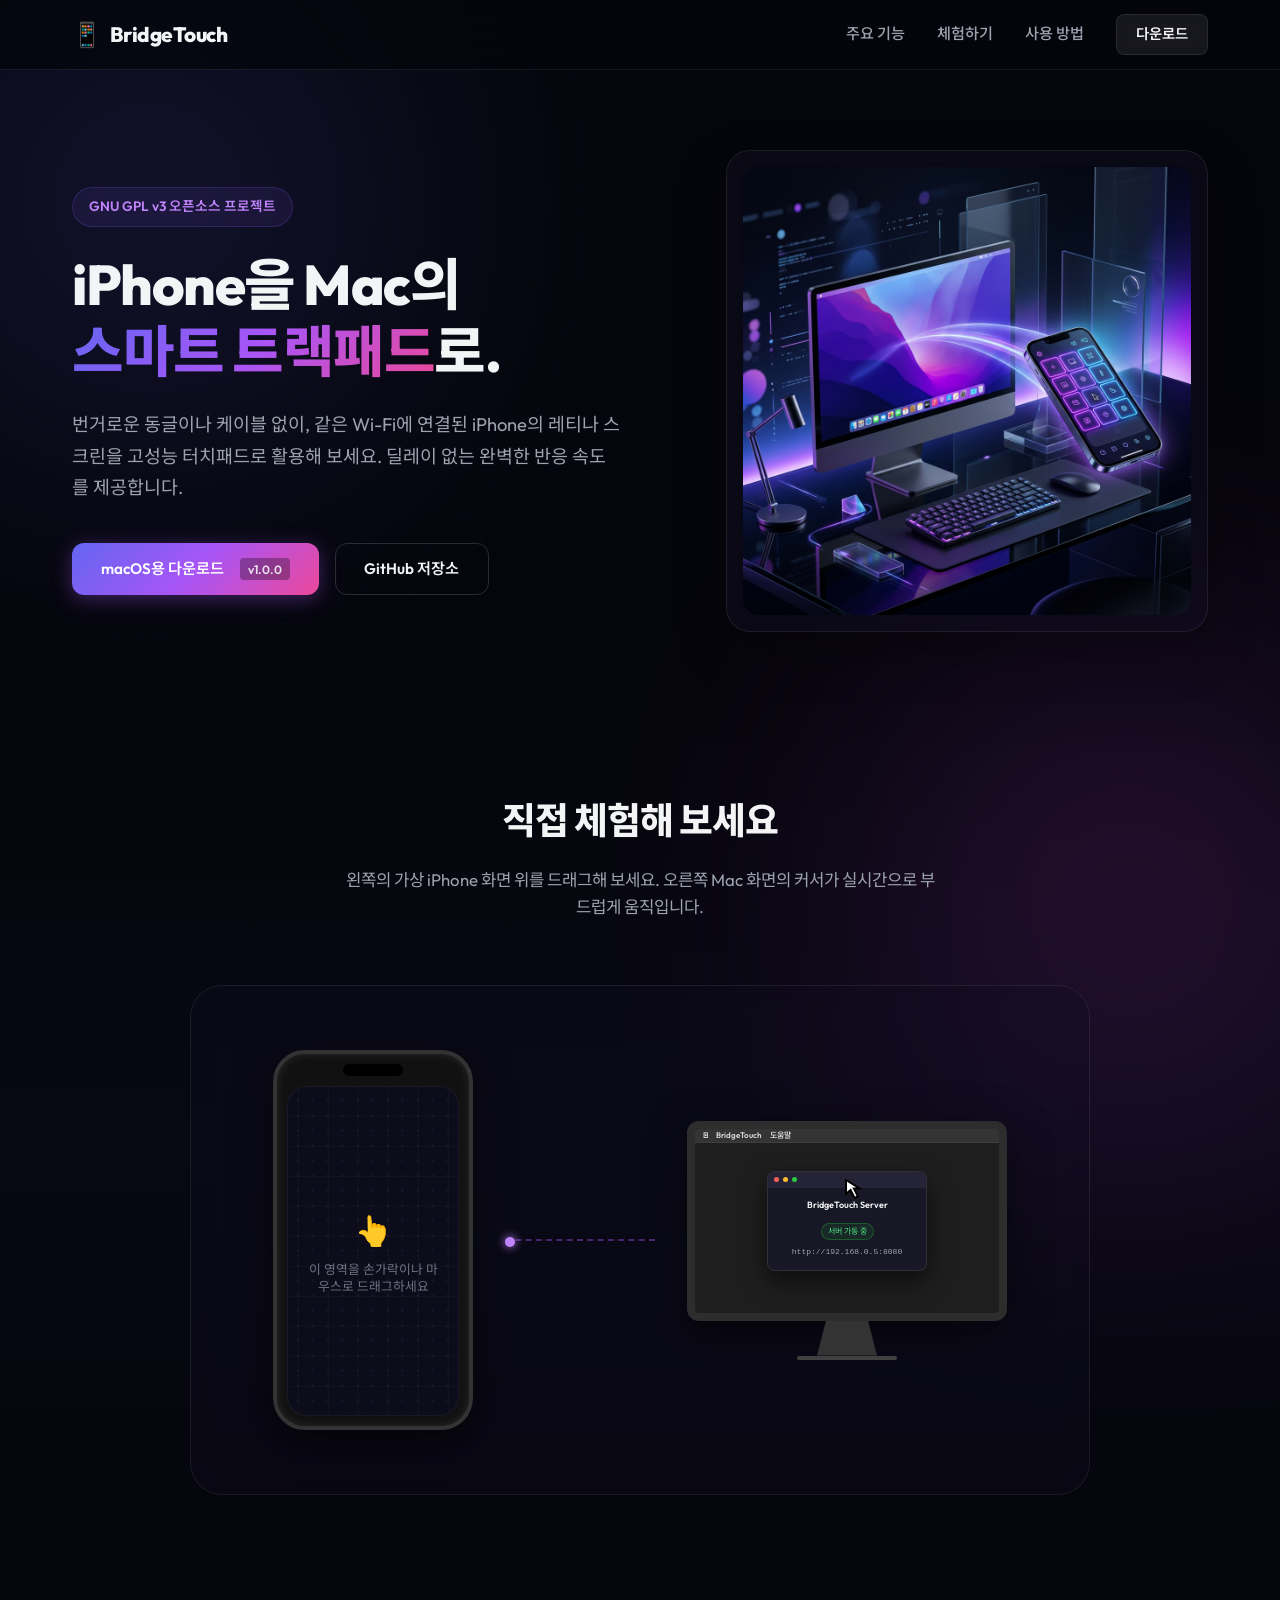
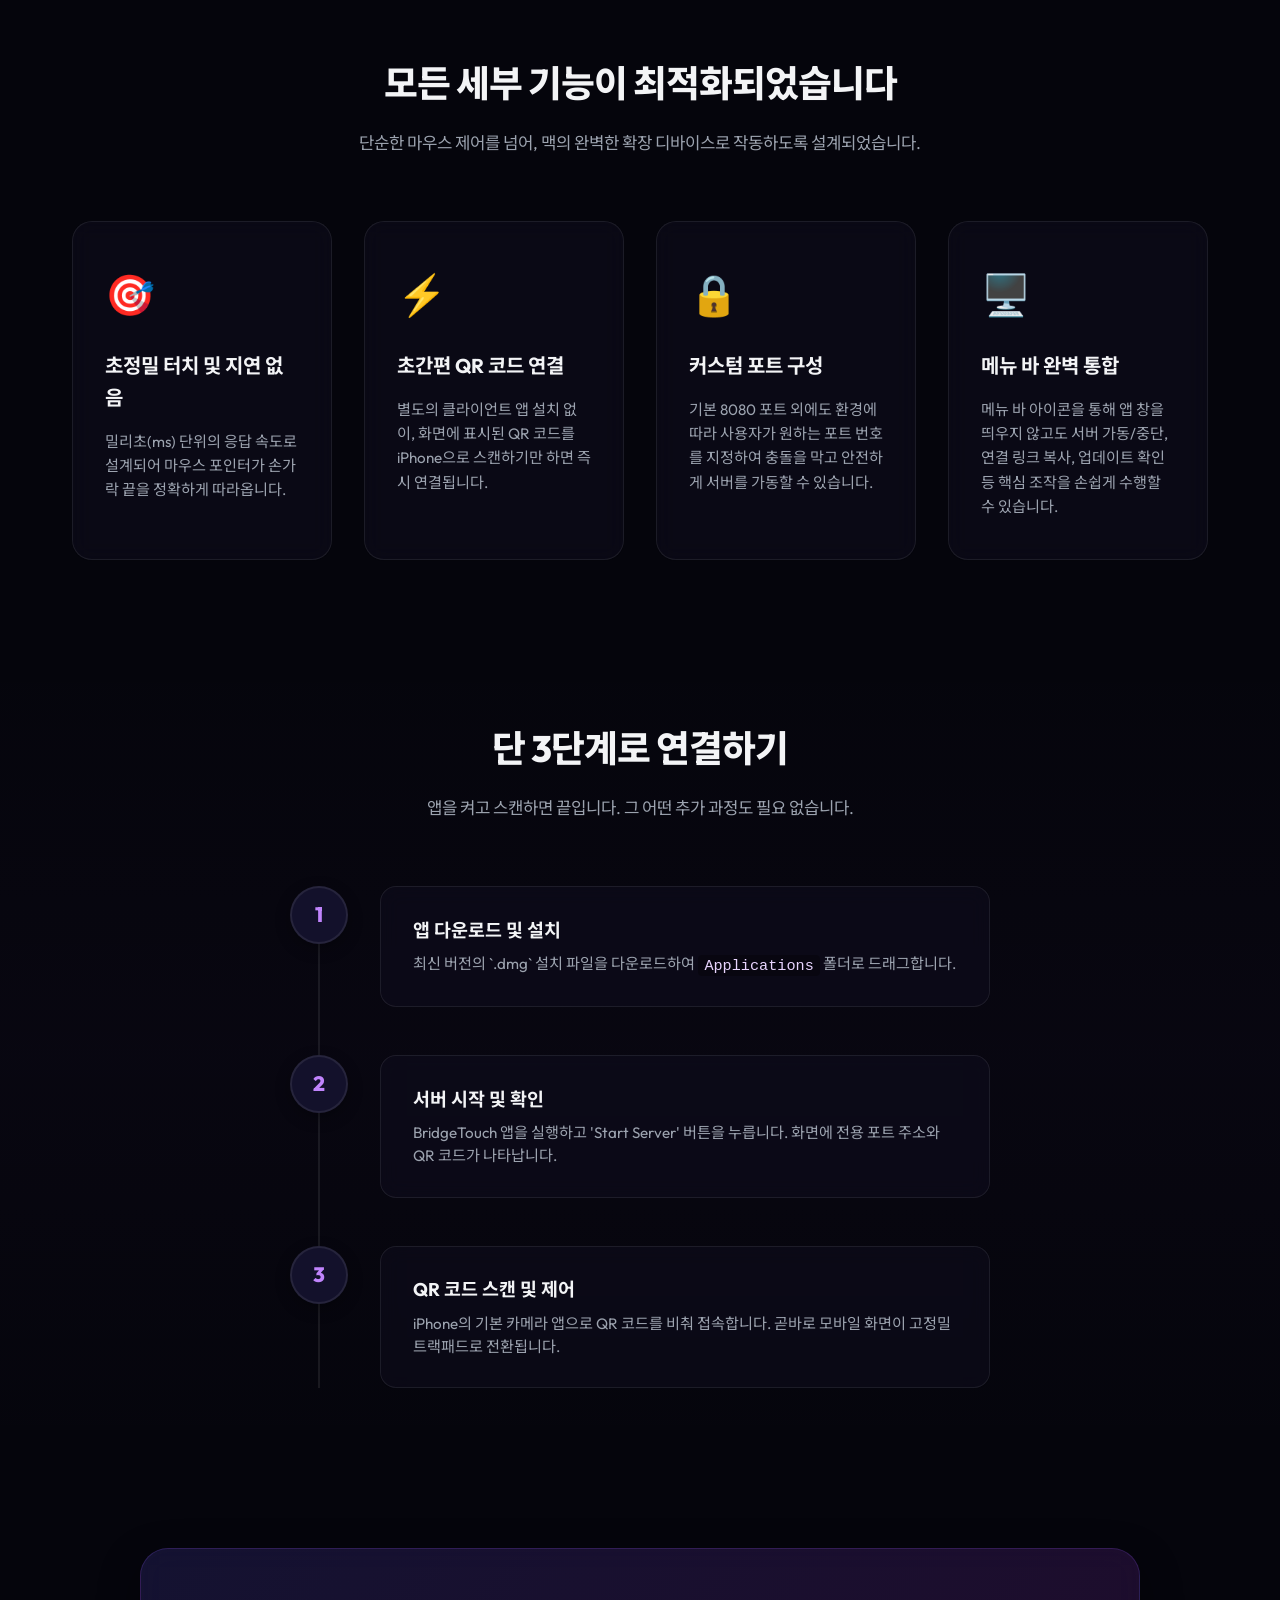
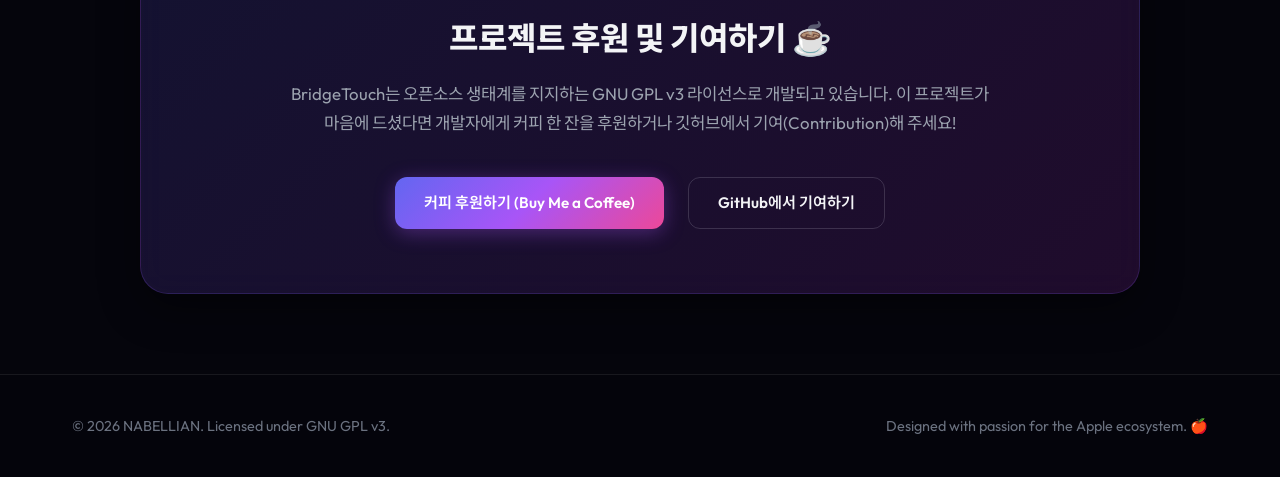
==== docs/index.html @ d57c5b89 "Create official homepage for GitHub Pages in docs directory" ====
<!DOCTYPE html>
<html lang="ko">
<head>
    <meta charset="UTF-8">
    <meta name="viewport" content="width=device-width, initial-scale=1.0">
    <title>BridgeTouch - iPhone을 Mac의 스마트 트랙패드로</title>
    
    <!-- SEO Meta Tags -->
    <meta name="description" content="BridgeTouch는 iPhone의 레티나 스크린을 고정밀 멀티 터치 트랙패드로 변환하여 Mac을 제어할 수 있게 해주는 혁신적인 macOS 네이티브 유틸리티 앱입니다.">
    <meta name="keywords" content="BridgeTouch, Mac, iPhone, 트랙패드, 마우스, 무선 연결, macOS, 유틸리티, 오픈소스, 원격 제어">
    <meta name="author" content="NABELLIAN">
    
    <!-- Open Graph / Facebook -->
    <meta property="og:type" content="website">
    <meta property="og:url" content="https://mouse0452.github.io/BridgeTouch/">
    <meta property="og:title" content="BridgeTouch - iPhone을 Mac의 스마트 트랙패드로">
    <meta property="og:description" content="복잡한 설정 없이 iPhone을 Mac의 고정밀 트랙패드로 사용하세요. 지연 시간 없는 부드러운 움직임을 제공합니다.">
    <meta property="og:image" content="assets/hero.png">

    <!-- Twitter -->
    <meta property="twitter:card" content="summary_large_image">
    <meta property="twitter:url" content="https://mouse0452.github.io/BridgeTouch/">
    <meta property="twitter:title" content="BridgeTouch - iPhone을 Mac의 스마트 트랙패드로">
    <meta property="twitter:description" content="복잡한 설정 없이 iPhone을 Mac의 고정밀 트랙패드로 사용하세요. 지연 시간 없는 부드러운 움직임을 제공합니다.">
    <meta property="twitter:image" content="assets/hero.png">

    <!-- Google Fonts -->
    <link rel="preconnect" href="https://fonts.googleapis.com">
    <link rel="preconnect" href="https://fonts.gstatic.com" crossorigin>
    <link href="https://fonts.googleapis.com/css2?family=Outfit:wght@300;400;600;800&family=Noto+Sans+KR:wght@300;400;700&display=swap" rel="stylesheet">
    
    <!-- CSS Link -->
    <link rel="stylesheet" href="style.css">
</head>
<body>
    <!-- Background Glows -->
    <div class="background-glow bg-glow-1"></div>
    <div class="background-glow bg-glow-2"></div>

    <!-- Navigation Header -->
    <header class="main-header" id="header">
        <div class="container header-container">
            <a href="#" class="logo" id="logo-link">
                <span class="logo-icon">📱</span>
                <span class="logo-text">BridgeTouch</span>
            </a>
            <nav class="nav-menu" id="nav-menu">
                <a href="#features" class="nav-link">주요 기능</a>
                <a href="#demo" class="nav-link">체험하기</a>
                <a href="#setup" class="nav-link">사용 방법</a>
                <a href="#download" class="btn btn-secondary nav-btn" id="nav-download-link">다운로드</a>
            </nav>
        </div>
    </header>

    <!-- Hero Section -->
    <section class="hero-section" id="hero">
        <div class="container hero-container">
            <div class="hero-content">
                <div class="badge" id="oss-badge">GNU GPL v3 오픈소스 프로젝트</div>
                <h1 class="hero-title">
                    iPhone을 Mac의<br>
                    <span class="gradient-text">스마트 트랙패드</span>로.
                </h1>
                <p class="hero-subtitle">
                    번거로운 동글이나 케이블 없이, 같은 Wi-Fi에 연결된 iPhone의 레티나 스크린을 고성능 터치패드로 활용해 보세요. 딜레이 없는 완벽한 반응 속도를 제공합니다.
                </p>
                <div class="hero-actions">
                    <a href="https://github.com/mouse0452/BridgeTouch/releases/latest" class="btn btn-primary" id="hero-download-btn">
                        <span>macOS용 다운로드</span>
                        <span class="version-tag" id="latest-version">v1.0.0</span>
                    </a>
                    <a href="https://github.com/mouse0452/BridgeTouch" class="btn btn-outline" id="hero-github-btn" target="_blank" rel="noopener">
                        <span>GitHub 저장소</span>
                    </a>
                </div>
            </div>
            <div class="hero-image-container">
                <div class="hero-glass-card">
                    <img src="assets/hero.png" alt="BridgeTouch Mac & iPhone Interaction Concept" class="hero-image" id="hero-img">
                </div>
            </div>
        </div>
    </section>

    <!-- Interactive Simulator Section -->
    <section class="demo-section" id="demo">
        <div class="container">
            <div class="section-header">
                <h2 class="section-title">직접 체험해 보세요</h2>
                <p class="section-subtitle">
                    왼쪽의 가상 iPhone 화면 위를 드래그해 보세요. 오른쪽 Mac 화면의 커서가 실시간으로 부드럽게 움직입니다.
                </p>
            </div>
            <div class="simulator-wrapper">
                <!-- iPhone Simulator (Trackpad Area) -->
                <div class="sim-phone-container">
                    <div class="phone-frame">
                        <div class="phone-speaker"></div>
                        <div class="phone-screen" id="sim-trackpad">
                            <div class="trackpad-instruction">
                                <span class="hand-icon">👆</span>
                                <p>이 영역을 손가락이나 마우스로 드래그하세요</p>
                            </div>
                            <div class="touch-point" id="sim-touch-point"></div>
                        </div>
                    </div>
                </div>
                
                <!-- Connection Beam -->
                <div class="sim-connection">
                    <div class="connection-line"></div>
                </div>

                <!-- Mac Simulator (Cursor Screen) -->
                <div class="sim-mac-container">
                    <div class="mac-frame">
                        <div class="mac-screen" id="sim-mac-screen">
                            <div class="mac-menu-bar">
                                <span class="mac-menu-item"></span>
                                <span class="mac-menu-item">BridgeTouch</span>
                                <span class="mac-menu-item">도움말</span>
                            </div>
                            <div class="mac-app-window">
                                <div class="window-title-bar">
                                    <span class="dot dot-red"></span>
                                    <span class="dot dot-yellow"></span>
                                    <span class="dot dot-green"></span>
                                </div>
                                <div class="window-content">
                                    <h3>BridgeTouch Server</h3>
                                    <div class="status-indicator ready">서버 가동 중</div>
                                    <p class="ip-address">http://192.168.0.5:8080</p>
                                </div>
                            </div>
                            <!-- Cursor -->
                            <div class="mac-cursor" id="sim-cursor">
                                <svg width="20" height="20" viewBox="0 0 20 20" fill="none" xmlns="http://www.w3.org/2000/svg">
                                    <path d="M1 1V14.6738L5.59078 10.9859L9.56942 19L12.7845 17.3925L8.85764 9.42958L14.6068 9.42958L1 1Z" fill="white" stroke="black" stroke-width="2"/>
                                </svg>
                            </div>
                        </div>
                        <div class="mac-stand"></div>
                        <div class="mac-base"></div>
                    </div>
                </div>
            </div>
        </div>
    </section>

    <!-- Key Features Section -->
    <section class="features-section" id="features">
        <div class="container">
            <div class="section-header">
                <h2 class="section-title">모든 세부 기능이 최적화되었습니다</h2>
                <p class="section-subtitle">단순한 마우스 제어를 넘어, 맥의 완벽한 확장 디바이스로 작동하도록 설계되었습니다.</p>
            </div>
            
            <div class="features-grid">
                <!-- Feature 1 -->
                <div class="feature-card" id="feat-precision">
                    <div class="feature-icon">🎯</div>
                    <h3>초정밀 터치 및 지연 없음</h3>
                    <p>밀리초(ms) 단위의 응답 속도로 설계되어 마우스 포인터가 손가락 끝을 정확하게 따라옵니다.</p>
                </div>
                
                <!-- Feature 2 -->
                <div class="feature-card" id="feat-connect">
                    <div class="feature-icon">⚡</div>
                    <h3>초간편 QR 코드 연결</h3>
                    <p>별도의 클라이언트 앱 설치 없이, 화면에 표시된 QR 코드를 iPhone으로 스캔하기만 하면 즉시 연결됩니다.</p>
                </div>
                
                <!-- Feature 3 -->
                <div class="feature-card" id="feat-port">
                    <div class="feature-icon">🔒</div>
                    <h3>커스텀 포트 구성</h3>
                    <p>기본 8080 포트 외에도 환경에 따라 사용자가 원하는 포트 번호를 지정하여 충돌을 막고 안전하게 서버를 가동할 수 있습니다.</p>
                </div>
                
                <!-- Feature 4 -->
                <div class="feature-card" id="feat-menubar">
                    <div class="feature-icon">🖥️</div>
                    <h3>메뉴 바 완벽 통합</h3>
                    <p>메뉴 바 아이콘을 통해 앱 창을 띄우지 않고도 서버 가동/중단, 연결 링크 복사, 업데이트 확인 등 핵심 조작을 손쉽게 수행할 수 있습니다.</p>
                </div>
            </div>
        </div>
    </section>

    <!-- Setup Guide Section -->
    <section class="setup-section" id="setup">
        <div class="container">
            <div class="section-header">
                <h2 class="section-title">단 3단계로 연결하기</h2>
                <p class="section-subtitle">앱을 켜고 스캔하면 끝입니다. 그 어떤 추가 과정도 필요 없습니다.</p>
            </div>
            
            <div class="setup-timeline">
                <!-- Step 1 -->
                <div class="setup-step" id="step-1">
                    <div class="step-num">1</div>
                    <div class="step-info">
                        <h3>앱 다운로드 및 설치</h3>
                        <p>최신 버전의 `.dmg` 설치 파일을 다운로드하여 <code>Applications</code> 폴더로 드래그합니다.</p>
                    </div>
                </div>
                
                <!-- Step 2 -->
                <div class="setup-step" id="step-2">
                    <div class="step-num">2</div>
                    <div class="step-info">
                        <h3>서버 시작 및 확인</h3>
                        <p>BridgeTouch 앱을 실행하고 'Start Server' 버튼을 누릅니다. 화면에 전용 포트 주소와 QR 코드가 나타납니다.</p>
                    </div>
                </div>
                
                <!-- Step 3 -->
                <div class="setup-step" id="step-3">
                    <div class="step-num">3</div>
                    <div class="step-info">
                        <h3>QR 코드 스캔 및 제어</h3>
                        <p>iPhone의 기본 카메라 앱으로 QR 코드를 비춰 접속합니다. 곧바로 모바일 화면이 고정밀 트랙패드로 전환됩니다.</p>
                    </div>
                </div>
            </div>
        </div>
    </section>

    <!-- Sponsor/Support Section -->
    <section class="sponsor-section" id="sponsor">
        <div class="container">
            <div class="sponsor-card">
                <h2>프로젝트 후원 및 기여하기 ☕</h2>
                <p>BridgeTouch는 오픈소스 생태계를 지지하는 GNU GPL v3 라이선스로 개발되고 있습니다. 이 프로젝트가 마음에 드셨다면 개발자에게 커피 한 잔을 후원하거나 깃허브에서 기여(Contribution)해 주세요!</p>
                <div class="sponsor-actions">
                    <a href="https://www.buymeacoffee.com/nabellian" class="btn btn-primary" id="bmc-btn" target="_blank" rel="noopener">
                        <span>커피 후원하기 (Buy Me a Coffee)</span>
                    </a>
                    <a href="https://github.com/mouse0452/BridgeTouch" class="btn btn-outline" id="repo-btn" target="_blank" rel="noopener">
                        <span>GitHub에서 기여하기</span>
                    </a>
                </div>
            </div>
        </div>
    </section>

    <!-- Footer -->
    <footer class="main-footer" id="footer">
        <div class="container footer-container">
            <p class="copyright">© 2026 NABELLIAN. Licensed under GNU GPL v3.</p>
            <p class="tagline">Designed with passion for the Apple ecosystem. 🍎</p>
        </div>
    </footer>

    <!-- JS Link -->
    <script src="script.js"></script>
</body>
</html>
---- docs/style.css ----
/* ==========================================
   BridgeTouch - Premium CSS stylesheet
   ========================================== */

/* Design System & Variables */
:root {
    --bg-color: #05050C;
    --card-bg: rgba(18, 16, 36, 0.4);
    --card-bg-hover: rgba(26, 23, 54, 0.6);
    --border-color: rgba(255, 255, 255, 0.08);
    --border-hover: rgba(139, 92, 246, 0.3);
    
    --text-primary: #F3F4F6;
    --text-secondary: #9CA3AF;
    --text-muted: #6B7280;
    
    --primary-grad: linear-gradient(135deg, #6366F1 0%, #A855F7 50%, #EC4899 100%);
    --primary-glow: rgba(168, 85, 247, 0.35);
    --secondary-grad: linear-gradient(135deg, #1E1B4B 0%, #311042 100%);
    --accent-glow: rgba(99, 102, 241, 0.2);
    
    --transition: all 0.3s cubic-bezier(0.4, 0, 0.2, 1);
    --font-sans: 'Outfit', 'Noto Sans KR', -apple-system, BlinkMacSystemFont, "Segoe UI", Roboto, sans-serif;
}

/* Base resets */
* {
    margin: 0;
    padding: 0;
    box-sizing: border-box;
}

html {
    scroll-behavior: smooth;
    background-color: var(--bg-color);
    color: var(--text-primary);
    font-family: var(--font-sans);
    font-size: 16px;
    -webkit-font-smoothing: antialiased;
}

body {
    overflow-x: hidden;
    position: relative;
    line-height: 1.6;
}

a {
    color: inherit;
    text-decoration: none;
}

/* Background Glowing Blobs */
.background-glow {
    position: absolute;
    width: 600px;
    height: 600px;
    border-radius: 50%;
    filter: blur(140px);
    z-index: -1;
    pointer-events: none;
    opacity: 0.35;
}

.bg-glow-1 {
    top: -100px;
    left: -150px;
    background: radial-gradient(circle, #6366F1 0%, transparent 70%);
}

.bg-glow-2 {
    top: 600px;
    right: -150px;
    background: radial-gradient(circle, #D946EF 0%, transparent 70%);
}

/* Grid & Utilities */
.container {
    width: 100%;
    max-width: 1200px;
    margin: 0 auto;
    padding: 0 2rem;
}

.badge {
    display: inline-block;
    padding: 0.5rem 1rem;
    border-radius: 9999px;
    font-size: 0.85rem;
    font-weight: 600;
    background: rgba(139, 92, 246, 0.1);
    border: 1px solid rgba(139, 92, 246, 0.2);
    color: #C084FC;
    margin-bottom: 1.5rem;
    backdrop-filter: blur(5px);
}

.gradient-text {
    background: var(--primary-grad);
    -webkit-background-clip: text;
    -webkit-text-fill-color: transparent;
    background-clip: text;
}

/* Buttons */
.btn {
    display: inline-flex;
    align-items: center;
    justify-content: center;
    padding: 0.8rem 1.8rem;
    border-radius: 12px;
    font-size: 0.95rem;
    font-weight: 600;
    cursor: pointer;
    transition: var(--transition);
    border: none;
    gap: 0.5rem;
}

.btn-primary {
    background: var(--primary-grad);
    color: #FFFFFF;
    box-shadow: 0 4px 20px var(--primary-glow);
}

.btn-primary:hover {
    transform: translateY(-2px);
    box-shadow: 0 8px 30px var(--primary-glow);
    filter: brightness(1.1);
}

.btn-secondary {
    background: rgba(255, 255, 255, 0.08);
    border: 1px solid var(--border-color);
    color: var(--text-primary);
    backdrop-filter: blur(10px);
}

.btn-secondary:hover {
    background: rgba(255, 255, 255, 0.15);
    border-color: rgba(255, 255, 255, 0.2);
}

.btn-outline {
    background: transparent;
    border: 1px solid rgba(255, 255, 255, 0.15);
    color: var(--text-primary);
}

.btn-outline:hover {
    background: rgba(255, 255, 255, 0.05);
    border-color: rgba(255, 255, 255, 0.3);
    transform: translateY(-2px);
}

.version-tag {
    font-size: 0.75rem;
    background: rgba(0, 0, 0, 0.3);
    padding: 0.1rem 0.5rem;
    border-radius: 4px;
    color: rgba(255, 255, 255, 0.85);
    margin-left: 0.5rem;
}

/* Header & Nav */
.main-header {
    position: fixed;
    top: 0;
    left: 0;
    width: 100%;
    z-index: 100;
    background: rgba(5, 5, 12, 0.7);
    backdrop-filter: blur(20px);
    border-bottom: 1px solid var(--border-color);
    height: 70px;
    display: flex;
    align-items: center;
}

.header-container {
    display: flex;
    justify-content: space-between;
    align-items: center;
    width: 100%;
}

.logo {
    display: flex;
    align-items: center;
    gap: 0.5rem;
    font-weight: 800;
    font-size: 1.3rem;
    letter-spacing: -0.5px;
}

.logo-icon {
    font-size: 1.5rem;
}

.nav-menu {
    display: flex;
    align-items: center;
    gap: 2rem;
}

.nav-link {
    font-size: 0.95rem;
    color: var(--text-secondary);
    font-weight: 500;
    transition: var(--transition);
}

.nav-link:hover {
    color: var(--text-primary);
}

.nav-btn {
    padding: 0.5rem 1.2rem;
    border-radius: 8px;
    font-size: 0.9rem;
}

/* Hero Section */
.hero-section {
    padding-top: 150px;
    padding-bottom: 80px;
}

.hero-container {
    display: grid;
    grid-template-columns: 1.1fr 0.9fr;
    gap: 4rem;
    align-items: center;
}

.hero-content {
    display: flex;
    flex-direction: column;
    align-items: flex-start;
}

.hero-title {
    font-size: 3.5rem;
    font-weight: 800;
    line-height: 1.2;
    letter-spacing: -1.5px;
    margin-bottom: 1.5rem;
}

.hero-subtitle {
    font-size: 1.15rem;
    color: var(--text-secondary);
    margin-bottom: 2.5rem;
    line-height: 1.7;
    max-width: 550px;
}

.hero-actions {
    display: flex;
    gap: 1rem;
    flex-wrap: wrap;
}

.hero-image-container {
    display: flex;
    justify-content: center;
    position: relative;
}

.hero-glass-card {
    background: var(--card-bg);
    border: 1px solid var(--border-color);
    border-radius: 24px;
    padding: 1rem;
    backdrop-filter: blur(15px);
    box-shadow: 0 20px 50px rgba(0, 0, 0, 0.3);
    animation: float 6s ease-in-out infinite;
    max-width: 100%;
}

.hero-image {
    max-width: 100%;
    border-radius: 16px;
    display: block;
}

@keyframes float {
    0%, 100% { transform: translateY(0); }
    50% { transform: translateY(-15px); }
}

/* Section Common Header */
.section-header {
    text-align: center;
    margin-bottom: 4rem;
}

.section-title {
    font-size: 2.3rem;
    font-weight: 800;
    letter-spacing: -1px;
    margin-bottom: 1rem;
}

.section-subtitle {
    font-size: 1.05rem;
    color: var(--text-secondary);
    max-width: 600px;
    margin: 0 auto;
}

/* Interactive Simulator Section */
.demo-section {
    padding: 80px 0;
    background: linear-gradient(180deg, transparent, rgba(99, 102, 241, 0.03), transparent);
}

.simulator-wrapper {
    display: flex;
    justify-content: center;
    align-items: center;
    gap: 2rem;
    background: rgba(18, 16, 36, 0.3);
    border: 1px solid var(--border-color);
    border-radius: 32px;
    padding: 4rem 2rem;
    backdrop-filter: blur(10px);
    max-width: 900px;
    margin: 0 auto;
    position: relative;
    overflow: hidden;
}

/* iPhone Simulator */
.phone-frame {
    width: 200px;
    height: 380px;
    background: #111;
    border: 4px solid #333;
    border-radius: 32px;
    position: relative;
    padding: 10px;
    box-shadow: 0 10px 40px rgba(0, 0, 0, 0.5), inset 0 0 10px rgba(255, 255, 255, 0.1);
    transition: var(--transition);
}

.phone-frame:hover {
    box-shadow: 0 15px 50px rgba(139, 92, 246, 0.2);
    border-color: #444;
}

.phone-speaker {
    width: 60px;
    height: 12px;
    background: #000;
    border-radius: 9999px;
    margin: 0 auto 10px;
}

.phone-screen {
    width: 100%;
    height: calc(100% - 22px);
    background: #0D0C1A;
    border-radius: 20px;
    position: relative;
    border: 1px solid rgba(255, 255, 255, 0.05);
    overflow: hidden;
    cursor: crosshair;
    user-select: none;
}

/* Trackpad Grid */
.phone-screen::before {
    content: '';
    position: absolute;
    top: 0;
    left: 0;
    right: 0;
    bottom: 0;
    background-image: 
        radial-gradient(circle, rgba(139, 92, 246, 0.15) 1px, transparent 1px),
        linear-gradient(rgba(255, 255, 255, 0.02) 1px, transparent 1px),
        linear-gradient(90deg, rgba(255, 255, 255, 0.02) 1px, transparent 1px);
    background-size: 15px 15px, 30px 30px, 30px 30px;
    background-position: center;
}

.trackpad-instruction {
    position: absolute;
    top: 50%;
    left: 50%;
    transform: translate(-50%, -50%);
    text-align: center;
    width: 80%;
    pointer-events: none;
    z-index: 1;
    transition: opacity 0.5s ease;
}

.hand-icon {
    font-size: 1.8rem;
    display: inline-block;
    animation: pulse 2s infinite;
}

@keyframes pulse {
    0%, 100% { transform: scale(1); }
    50% { transform: scale(1.15); }
}

.trackpad-instruction p {
    font-size: 0.8rem;
    color: var(--text-muted);
    margin-top: 0.5rem;
    line-height: 1.3;
}

.touch-point {
    position: absolute;
    width: 20px;
    height: 20px;
    border-radius: 50%;
    background: radial-gradient(circle, #A855F7 0%, rgba(139, 92, 246, 0.2) 100%);
    border: 2px solid #D946EF;
    box-shadow: 0 0 15px #D946EF;
    transform: translate(-50%, -50%);
    pointer-events: none;
    opacity: 0;
    transition: opacity 0.2s ease;
}

/* Connection Beam */
.sim-connection {
    display: flex;
    align-items: center;
    justify-content: center;
    flex-grow: 1;
    max-width: 150px;
    height: 2px;
}

.connection-line {
    width: 100%;
    height: 2px;
    border-top: 2px dashed rgba(168, 85, 247, 0.4);
    position: relative;
}

.connection-line::after {
    content: '';
    position: absolute;
    top: -4px;
    left: 0;
    width: 10px;
    height: 10px;
    border-radius: 50%;
    background: #C084FC;
    box-shadow: 0 0 10px #C084FC;
    animation: flow 2s linear infinite;
}

@keyframes flow {
    0% { left: 0%; opacity: 0; }
    10% { opacity: 1; }
    90% { opacity: 1; }
    100% { left: 100%; opacity: 0; }
}

/* Mac Simulator */
.mac-frame {
    display: flex;
    flex-direction: column;
    align-items: center;
}

.mac-screen {
    width: 320px;
    height: 200px;
    background: #1e1e1e;
    border: 8px solid #2d2d2d;
    border-radius: 12px;
    box-shadow: 0 10px 40px rgba(0, 0, 0, 0.5);
    position: relative;
    overflow: hidden;
}

.mac-menu-bar {
    width: 100%;
    height: 14px;
    background: rgba(255, 255, 255, 0.1);
    backdrop-filter: blur(5px);
    display: flex;
    align-items: center;
    padding: 0 8px;
    gap: 8px;
    font-size: 8px;
    color: rgba(255, 255, 255, 0.8);
    border-bottom: 0.5px solid rgba(255, 255, 255, 0.05);
}

.mac-menu-item {
    font-weight: 600;
}

.mac-app-window {
    width: 160px;
    height: 100px;
    background: #181725;
    border: 1px solid rgba(255, 255, 255, 0.1);
    border-radius: 8px;
    position: absolute;
    top: 50%;
    left: 50%;
    transform: translate(-50%, -50%);
    box-shadow: 0 10px 25px rgba(0, 0, 0, 0.6);
    overflow: hidden;
}

.window-title-bar {
    height: 16px;
    background: #252436;
    display: flex;
    align-items: center;
    padding: 0 6px;
    gap: 4px;
}

.dot {
    width: 5px;
    height: 5px;
    border-radius: 50%;
}
.dot-red { background: #FF5F56; }
.dot-yellow { background: #FFBD2E; }
.dot-green { background: #27C93F; }

.window-content {
    padding: 10px;
    text-align: center;
}

.window-content h3 {
    font-size: 9px;
    font-weight: 600;
    margin-bottom: 4px;
}

.status-indicator {
    display: inline-block;
    font-size: 8px;
    padding: 1px 6px;
    border-radius: 999px;
    margin-bottom: 6px;
}

.status-indicator.ready {
    background: rgba(39, 201, 63, 0.1);
    border: 0.5px solid rgba(39, 201, 63, 0.3);
    color: #4ADE80;
}

.ip-address {
    font-size: 8px;
    color: var(--text-secondary);
    font-family: monospace;
}

.mac-cursor {
    position: absolute;
    top: 50px;
    left: 150px;
    z-index: 10;
    pointer-events: none;
}

.mac-stand {
    width: 60px;
    height: 35px;
    background: #333333;
    clip-path: polygon(15% 0%, 85% 0%, 100% 100%, 0% 100%);
}

.mac-base {
    width: 100px;
    height: 4px;
    background: #444444;
    border-radius: 2px;
}

/* Features Grid */
.features-section {
    padding: 80px 0;
}

.features-grid {
    display: grid;
    grid-template-columns: repeat(auto-fit, minmax(250px, 1fr));
    gap: 2rem;
}

.feature-card {
    background: var(--card-bg);
    border: 1px solid var(--border-color);
    border-radius: 20px;
    padding: 2.5rem 2rem;
    transition: var(--transition);
    backdrop-filter: blur(10px);
}

.feature-card:hover {
    transform: translateY(-8px);
    border-color: var(--border-hover);
    background: var(--card-bg-hover);
    box-shadow: 0 10px 30px var(--accent-glow);
}

.feature-icon {
    font-size: 2.5rem;
    margin-bottom: 1.5rem;
    display: inline-block;
}

.feature-card h3 {
    font-size: 1.25rem;
    font-weight: 700;
    margin-bottom: 1rem;
}

.feature-card p {
    font-size: 0.95rem;
    color: var(--text-secondary);
    line-height: 1.6;
}

/* Setup Guide Section */
.setup-section {
    padding: 80px 0;
    background: linear-gradient(180deg, transparent, rgba(168, 85, 247, 0.02), transparent);
}

.setup-timeline {
    display: flex;
    flex-direction: column;
    gap: 3rem;
    max-width: 700px;
    margin: 0 auto;
    position: relative;
}

.setup-timeline::before {
    content: '';
    position: absolute;
    top: 0;
    left: 28px;
    width: 2px;
    height: 100%;
    background: var(--border-color);
    z-index: 1;
}

.setup-step {
    display: flex;
    align-items: flex-start;
    gap: 2rem;
    position: relative;
    z-index: 2;
}

.step-num {
    width: 58px;
    height: 58px;
    border-radius: 50%;
    background: #13112b;
    border: 2px solid var(--border-color);
    display: flex;
    align-items: center;
    justify-content: center;
    font-size: 1.3rem;
    font-weight: 800;
    color: #C084FC;
    flex-shrink: 0;
    transition: var(--transition);
    box-shadow: 0 5px 15px rgba(0, 0, 0, 0.3);
}

.setup-step:hover .step-num {
    border-color: #A855F7;
    box-shadow: 0 0 15px var(--primary-glow);
    color: #FFFFFF;
}

.step-info {
    background: var(--card-bg);
    border: 1px solid var(--border-color);
    padding: 1.8rem 2rem;
    border-radius: 16px;
    flex-grow: 1;
    backdrop-filter: blur(10px);
}

.step-info h3 {
    font-size: 1.15rem;
    font-weight: 700;
    margin-bottom: 0.5rem;
}

.step-info p {
    font-size: 0.95rem;
    color: var(--text-secondary);
    line-height: 1.5;
}

.step-info code {
    background: rgba(0, 0, 0, 0.3);
    padding: 0.1rem 0.4rem;
    border-radius: 4px;
    font-family: monospace;
    color: #E9D5FF;
}

/* Sponsor/Support Section */
.sponsor-section {
    padding: 80px 0;
}

.sponsor-card {
    background: linear-gradient(135deg, rgba(30, 27, 75, 0.6) 0%, rgba(49, 16, 66, 0.6) 100%);
    border: 1px solid rgba(139, 92, 246, 0.2);
    border-radius: 28px;
    padding: 4rem 3rem;
    text-align: center;
    backdrop-filter: blur(15px);
    box-shadow: 0 15px 40px rgba(0, 0, 0, 0.4);
    max-width: 1000px;
    margin: 0 auto;
}

.sponsor-card h2 {
    font-size: 2rem;
    font-weight: 800;
    margin-bottom: 1rem;
}

.sponsor-card p {
    font-size: 1.05rem;
    color: var(--text-secondary);
    max-width: 700px;
    margin: 0 auto 2.5rem;
    line-height: 1.7;
}

.sponsor-actions {
    display: flex;
    justify-content: center;
    gap: 1.5rem;
    flex-wrap: wrap;
}

/* Footer */
.main-footer {
    border-top: 1px solid var(--border-color);
    padding: 2.5rem 0;
    background: rgba(5, 5, 12, 0.9);
}

.footer-container {
    display: flex;
    justify-content: space-between;
    align-items: center;
    flex-wrap: wrap;
    gap: 1rem;
}

.copyright {
    font-size: 0.9rem;
    color: var(--text-muted);
}

.tagline {
    font-size: 0.9rem;
    color: var(--text-muted);
}

/* Responsive Queries */
@media (max-width: 992px) {
    .hero-container {
        grid-template-columns: 1fr;
        gap: 3rem;
        text-align: center;
    }
    
    .hero-content {
        align-items: center;
    }
    
    .hero-title {
        font-size: 3rem;
    }
    
    .hero-actions {
        justify-content: center;
    }
    
    .simulator-wrapper {
        flex-direction: column;
        padding: 3rem 1.5rem;
    }
    
    .sim-connection {
        height: 80px;
        width: 2px;
        max-width: 2px;
    }
    
    .connection-line {
        width: 2px;
        height: 100%;
        border-top: none;
        border-left: 2px dashed rgba(168, 85, 247, 0.4);
    }
    
    .connection-line::after {
        top: 0;
        left: -4px;
        animation: flowVertical 2s linear infinite;
    }
}

@keyframes flowVertical {
    0% { top: 0%; opacity: 0; }
    10% { opacity: 1; }
    90% { opacity: 1; }
    100% { top: 100%; opacity: 0; }
}

@media (max-width: 768px) {
    html {
        font-size: 15px;
    }
    
    .container {
        padding: 0 1.5rem;
    }
    
    .main-header {
        height: 60px;
    }
    
    .hero-section {
        padding-top: 110px;
    }
    
    .hero-title {
        font-size: 2.5rem;
    }
    
    .nav-menu {
        display: none; /* simple menu toggle omitted for clean single page */
    }
    
    .footer-container {
        flex-direction: column;
        text-align: center;
    }
    
    .setup-timeline::before {
        left: 20px;
    }
    
    .step-num {
        width: 42px;
        height: 42px;
        font-size: 1.1rem;
    }
    
    .step-info {
        padding: 1.2rem;
    }
}
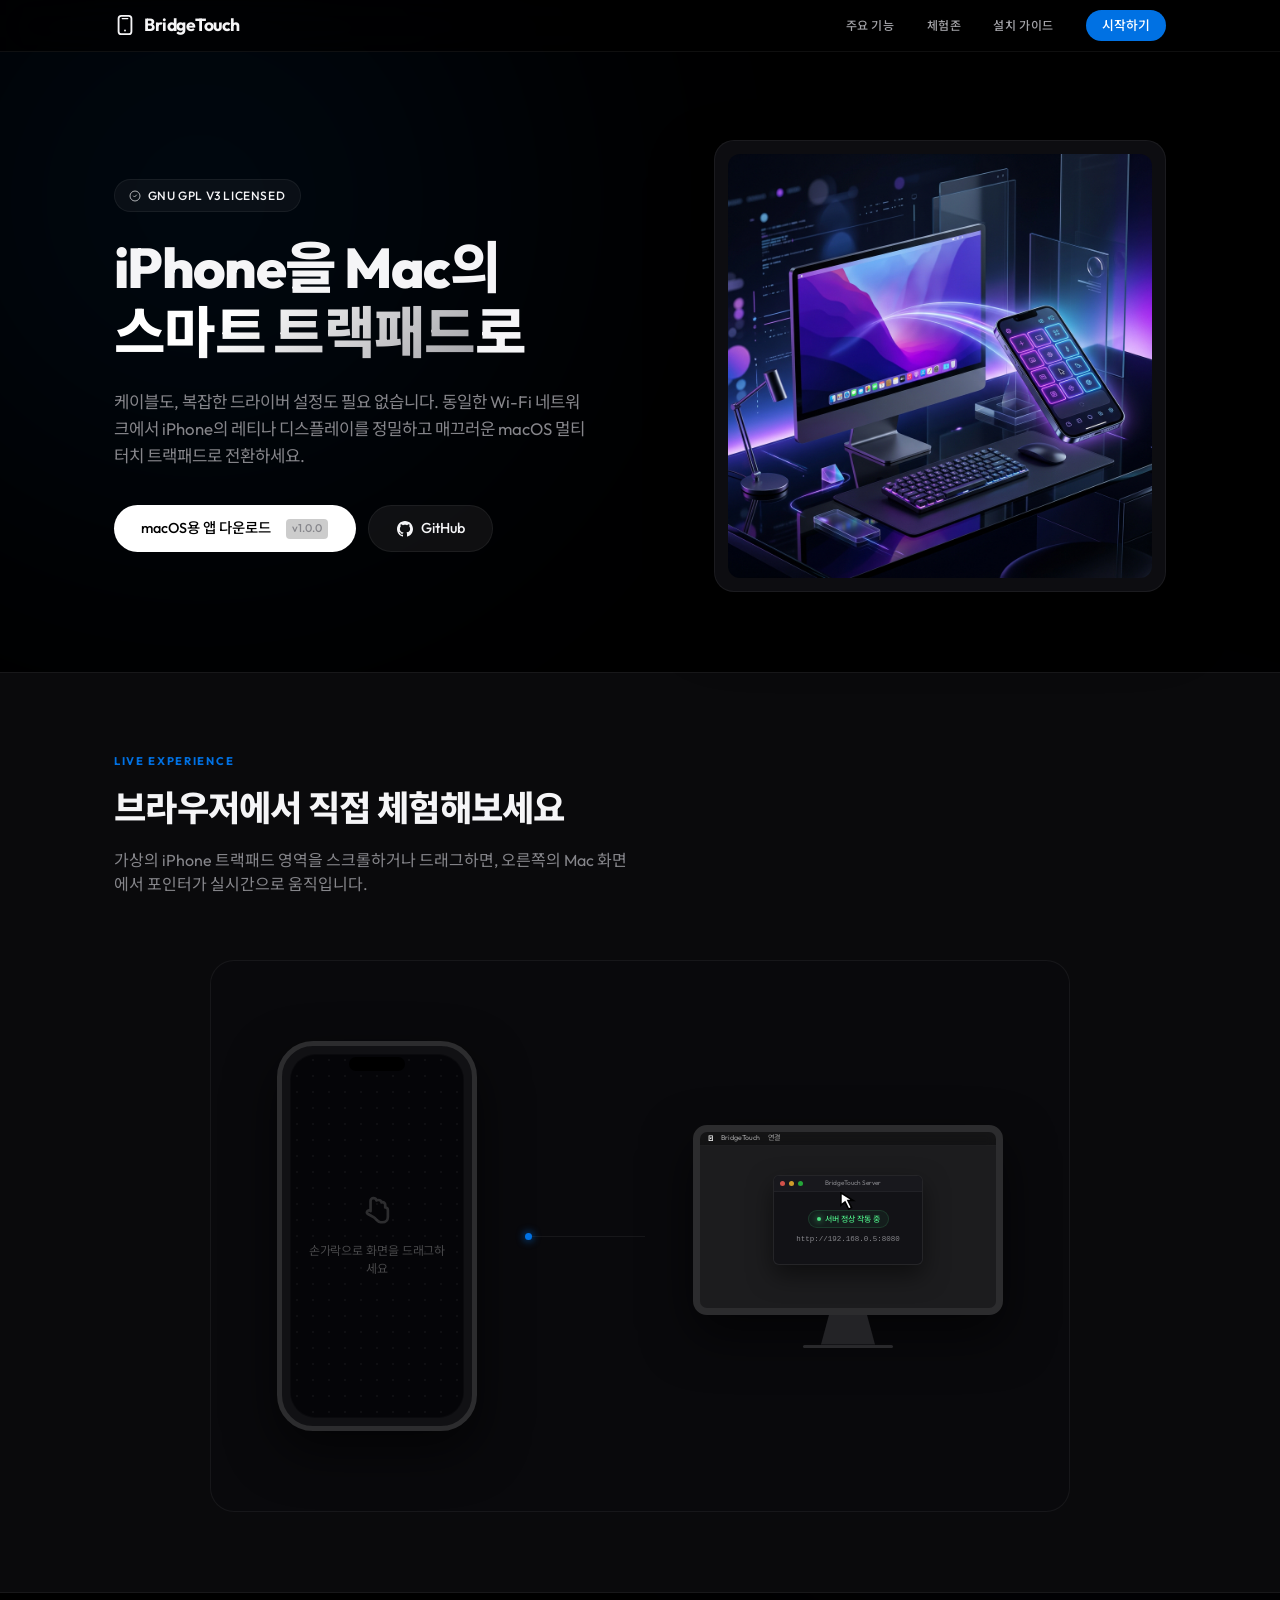
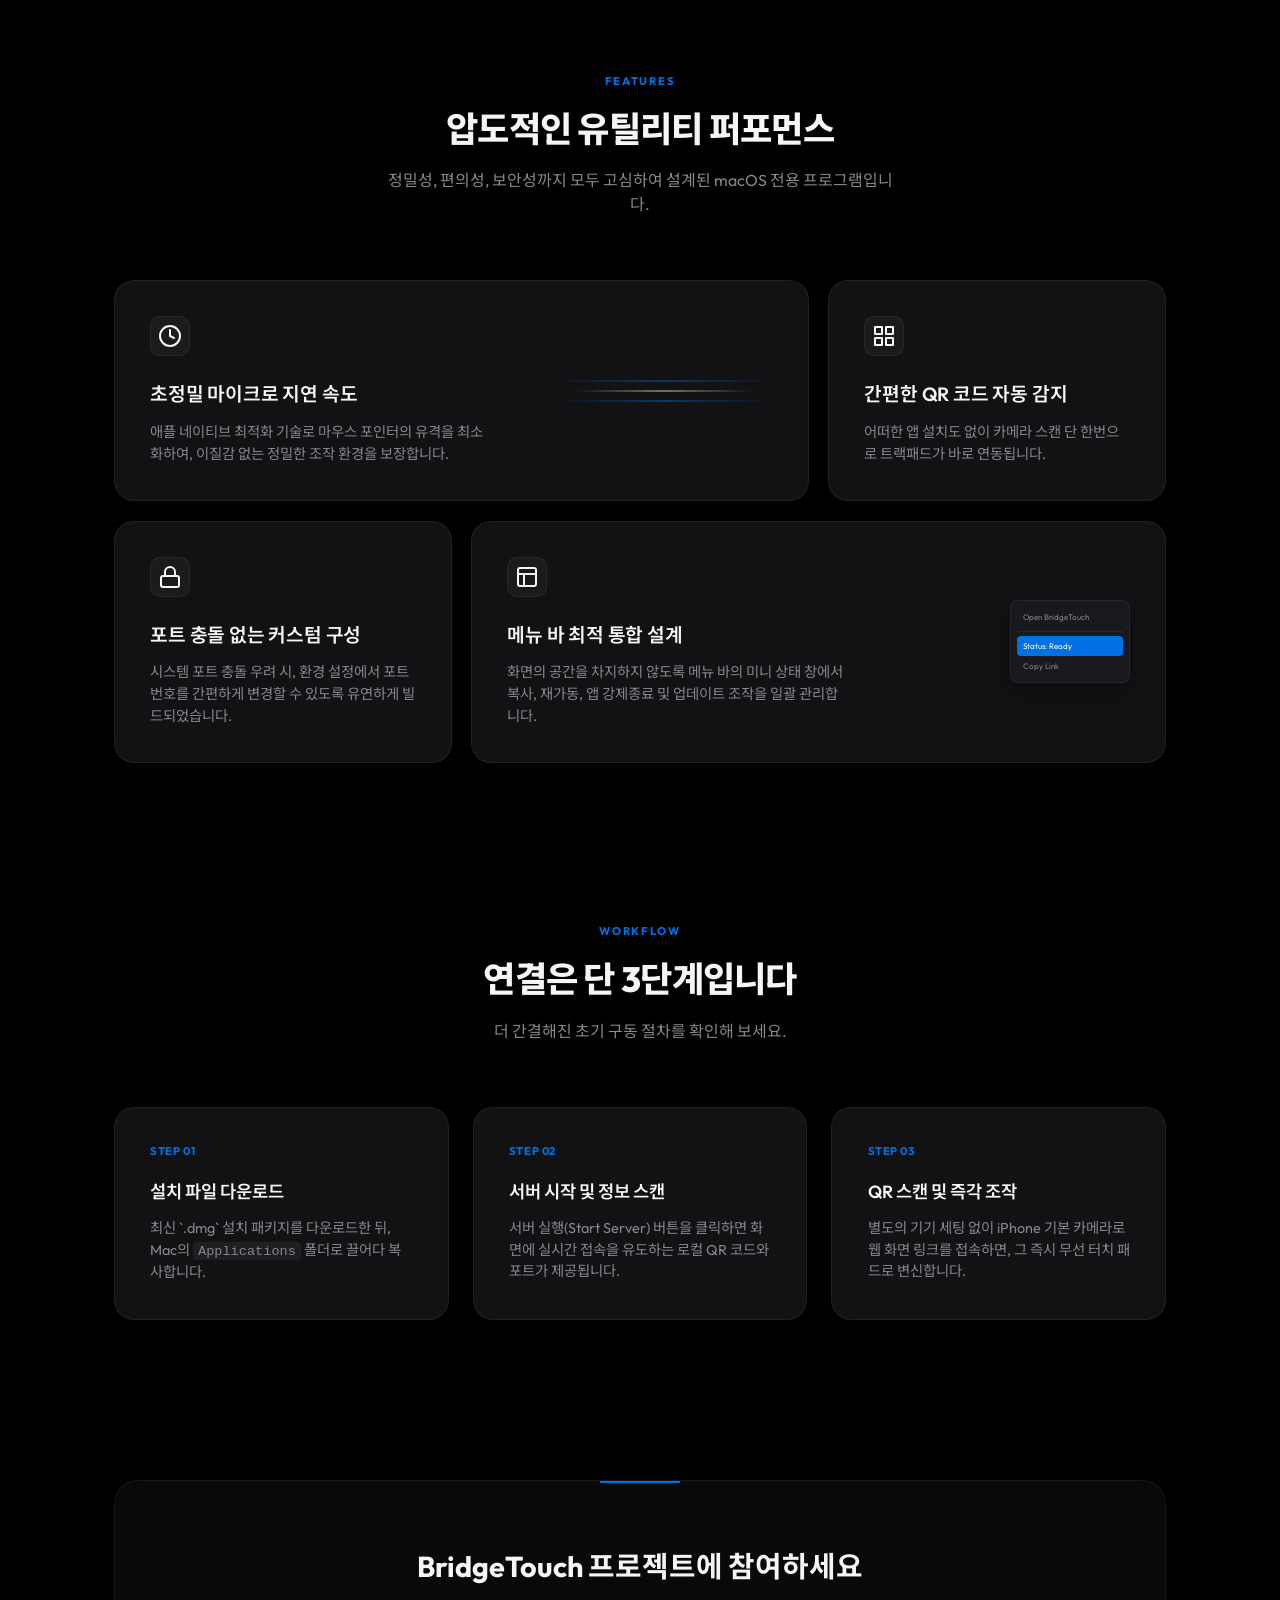
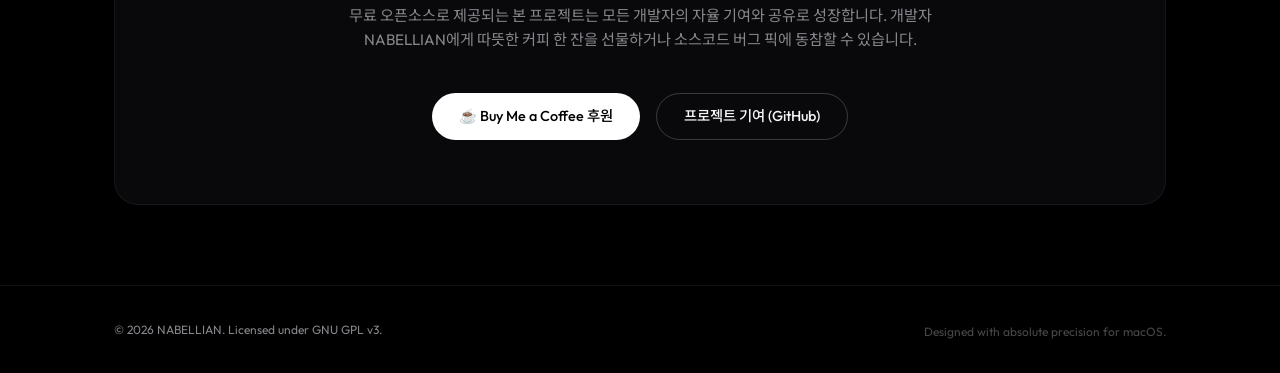
==== commit afd389bf: "Overhaul homepage UI with Apple-style minimalist dark theme and Bento Grid" ====
--- a/docs/index.html
+++ b/docs/index.html
@@ -3,7 +3,7 @@
 <head>
     <meta charset="UTF-8">
     <meta name="viewport" content="width=device-width, initial-scale=1.0">
-    <title>BridgeTouch - iPhone을 Mac의 스마트 트랙패드로</title>
+    <title>BridgeTouch — iPhone을 Mac의 스마트 트랙패드로</title>
     
     <!-- SEO Meta Tags -->
     <meta name="description" content="BridgeTouch는 iPhone의 레티나 스크린을 고정밀 멀티 터치 트랙패드로 변환하여 Mac을 제어할 수 있게 해주는 혁신적인 macOS 네이티브 유틸리티 앱입니다.">
@@ -13,232 +13,296 @@
     <!-- Open Graph / Facebook -->
     <meta property="og:type" content="website">
     <meta property="og:url" content="https://mouse0452.github.io/BridgeTouch/">
-    <meta property="og:title" content="BridgeTouch - iPhone을 Mac의 스마트 트랙패드로">
+    <meta property="og:title" content="BridgeTouch — iPhone을 Mac의 스마트 트랙패드로">
     <meta property="og:description" content="복잡한 설정 없이 iPhone을 Mac의 고정밀 트랙패드로 사용하세요. 지연 시간 없는 부드러운 움직임을 제공합니다.">
     <meta property="og:image" content="assets/hero.png">
 
     <!-- Twitter -->
     <meta property="twitter:card" content="summary_large_image">
     <meta property="twitter:url" content="https://mouse0452.github.io/BridgeTouch/">
-    <meta property="twitter:title" content="BridgeTouch - iPhone을 Mac의 스마트 트랙패드로">
+    <meta property="twitter:title" content="BridgeTouch — iPhone을 Mac의 스마트 트랙패드로">
     <meta property="twitter:description" content="복잡한 설정 없이 iPhone을 Mac의 고정밀 트랙패드로 사용하세요. 지연 시간 없는 부드러운 움직임을 제공합니다.">
     <meta property="twitter:image" content="assets/hero.png">
 
     <!-- Google Fonts -->
     <link rel="preconnect" href="https://fonts.googleapis.com">
     <link rel="preconnect" href="https://fonts.gstatic.com" crossorigin>
-    <link href="https://fonts.googleapis.com/css2?family=Outfit:wght@300;400;600;800&family=Noto+Sans+KR:wght@300;400;700&display=swap" rel="stylesheet">
+    <link href="https://fonts.googleapis.com/css2?family=Outfit:wght@300;400;500;600;700;800&family=Noto+Sans+KR:wght@300;400;500;700&display=swap" rel="stylesheet">
     
     <!-- CSS Link -->
     <link rel="stylesheet" href="style.css">
 </head>
 <body>
-    <!-- Background Glows -->
-    <div class="background-glow bg-glow-1"></div>
-    <div class="background-glow bg-glow-2"></div>
-
-    <!-- Navigation Header -->
-    <header class="main-header" id="header">
-        <div class="container header-container">
-            <a href="#" class="logo" id="logo-link">
-                <span class="logo-icon">📱</span>
-                <span class="logo-text">BridgeTouch</span>
+    <!-- Background Glow Elements (Understated, organic blur) -->
+    <div class="bg-gradient-glow" id="glow-1"></div>
+    <div class="bg-gradient-glow" id="glow-2"></div>
+
+    <!-- Navigation Bar -->
+    <header class="navbar" id="navbar">
+        <div class="container navbar-container">
+            <a href="#" class="nav-brand" id="brand-link">
+                <svg class="brand-logo" width="22" height="22" viewBox="0 0 24 24" fill="none" xmlns="http://www.w3.org/2000/svg">
+                    <rect x="5" y="2" width="14" height="20" rx="3" stroke="currentColor" stroke-width="2"/>
+                    <circle cx="12" cy="18" r="1" fill="currentColor"/>
+                    <path d="M9 5H15" stroke="currentColor" stroke-width="1.5" stroke-linecap="round"/>
+                </svg>
+                <span class="brand-name">BridgeTouch</span>
             </a>
-            <nav class="nav-menu" id="nav-menu">
-                <a href="#features" class="nav-link">주요 기능</a>
-                <a href="#demo" class="nav-link">체험하기</a>
-                <a href="#setup" class="nav-link">사용 방법</a>
-                <a href="#download" class="btn btn-secondary nav-btn" id="nav-download-link">다운로드</a>
+            <nav class="nav-links" id="nav-links">
+                <a href="#features" class="link-item">주요 기능</a>
+                <a href="#demo" class="link-item">체험존</a>
+                <a href="#setup" class="link-item">설치 가이드</a>
+                <a href="https://github.com/mouse0452/BridgeTouch/releases/latest" class="btn btn-nav" id="nav-download-btn">시작하기</a>
             </nav>
         </div>
     </header>
 
     <!-- Hero Section -->
-    <section class="hero-section" id="hero">
+    <section class="hero" id="hero">
         <div class="container hero-container">
-            <div class="hero-content">
-                <div class="badge" id="oss-badge">GNU GPL v3 오픈소스 프로젝트</div>
-                <h1 class="hero-title">
+            <div class="hero-text-content">
+                <div class="badge" id="license-badge">
+                    <svg width="12" height="12" viewBox="0 0 24 24" fill="none" xmlns="http://www.w3.org/2000/svg" class="badge-icon">
+                        <path d="M12 22C17.5228 22 22 17.5228 22 12C22 6.47715 17.5228 2 12 2C6.47715 2 2 6.47715 2 12C2 17.5228 6.47715 22 12 22Z" stroke="currentColor" stroke-width="2"/>
+                        <path d="M9 12L11 14L15 10" stroke="currentColor" stroke-width="2" stroke-linecap="round" stroke-linejoin="round"/>
+                    </svg>
+                    GNU GPL v3 Licensed
+                </div>
+                <h1 class="hero-headline">
                     iPhone을 Mac의<br>
-                    <span class="gradient-text">스마트 트랙패드</span>로.
+                    <span class="accent-text">스마트 트랙패드</span>로
                 </h1>
-                <p class="hero-subtitle">
-                    번거로운 동글이나 케이블 없이, 같은 Wi-Fi에 연결된 iPhone의 레티나 스크린을 고성능 터치패드로 활용해 보세요. 딜레이 없는 완벽한 반응 속도를 제공합니다.
+                <p class="hero-paragraph">
+                    케이블도, 복잡한 드라이버 설정도 필요 없습니다. 동일한 Wi-Fi 네트워크에서 iPhone의 레티나 디스플레이를 정밀하고 매끄러운 macOS 멀티 터치 트랙패드로 전환하세요.
                 </p>
-                <div class="hero-actions">
-                    <a href="https://github.com/mouse0452/BridgeTouch/releases/latest" class="btn btn-primary" id="hero-download-btn">
-                        <span>macOS용 다운로드</span>
-                        <span class="version-tag" id="latest-version">v1.0.0</span>
+                <div class="hero-cta-group">
+                    <a href="https://github.com/mouse0452/BridgeTouch/releases/latest" class="btn btn-primary" id="download-cta">
+                        <span>macOS용 앱 다운로드</span>
+                        <span class="badge-version" id="latest-version">v1.0.0</span>
                     </a>
-                    <a href="https://github.com/mouse0452/BridgeTouch" class="btn btn-outline" id="hero-github-btn" target="_blank" rel="noopener">
-                        <span>GitHub 저장소</span>
+                    <a href="https://github.com/mouse0452/BridgeTouch" class="btn btn-secondary" id="github-cta" target="_blank" rel="noopener">
+                        <svg class="icon-github" width="16" height="16" viewBox="0 0 24 24" fill="currentColor">
+                            <path d="M12 0c-6.626 0-12 5.373-12 12 0 5.302 3.438 9.8 8.207 11.387.599.111.793-.261.793-.577v-2.234c-3.338.726-4.033-1.416-4.033-1.416-.546-1.387-1.333-1.756-1.333-1.756-1.089-.745.083-.729.083-.729 1.205.084 1.839 1.237 1.839 1.237 1.07 1.834 2.807 1.304 3.492.997.107-.775.418-1.305.762-1.604-2.665-.305-5.467-1.334-5.467-5.931 0-1.311.469-2.381 1.236-3.221-.124-.303-.535-1.524.117-3.176 0 0 1.008-.322 3.301 1.23.957-.266 1.983-.399 3.003-.404 1.02.005 2.047.138 3.006.404 2.291-1.552 3.297-1.23 3.297-1.23.653 1.653.242 2.874.118 3.176.77.84 1.235 1.911 1.235 3.221 0 4.609-2.807 5.624-5.479 5.921.43.372.823 1.102.823 2.222v3.293c0 .319.192.694.801.576 4.765-1.589 8.199-6.086 8.199-11.386 0-6.627-5.373-12-12-12z"/>
+                        </svg>
+                        <span>GitHub</span>
                     </a>
                 </div>
             </div>
-            <div class="hero-image-container">
-                <div class="hero-glass-card">
-                    <img src="assets/hero.png" alt="BridgeTouch Mac & iPhone Interaction Concept" class="hero-image" id="hero-img">
-                </div>
-            </div>
-        </div>
-    </section>
-
-    <!-- Interactive Simulator Section -->
-    <section class="demo-section" id="demo">
+            <div class="hero-visual-wrapper">
+                <div class="hero-image-frame">
+                    <img src="assets/hero.png" alt="BridgeTouch macOS & iOS Connection Interface Preview" class="hero-main-img" id="hero-img">
+                </div>
+            </div>
+        </div>
+    </section>
+
+    <!-- Experience / Interactive Section -->
+    <section class="experience" id="demo">
         <div class="container">
-            <div class="section-header">
-                <h2 class="section-title">직접 체험해 보세요</h2>
-                <p class="section-subtitle">
-                    왼쪽의 가상 iPhone 화면 위를 드래그해 보세요. 오른쪽 Mac 화면의 커서가 실시간으로 부드럽게 움직입니다.
-                </p>
-            </div>
-            <div class="simulator-wrapper">
-                <!-- iPhone Simulator (Trackpad Area) -->
-                <div class="sim-phone-container">
-                    <div class="phone-frame">
-                        <div class="phone-speaker"></div>
-                        <div class="phone-screen" id="sim-trackpad">
-                            <div class="trackpad-instruction">
-                                <span class="hand-icon">👆</span>
-                                <p>이 영역을 손가락이나 마우스로 드래그하세요</p>
+            <div class="section-title-area">
+                <span class="sub-heading">LIVE EXPERIENCE</span>
+                <h2 class="section-headline">브라우저에서 직접 체험해보세요</h2>
+                <p class="section-lead">가상의 iPhone 트랙패드 영역을 스크롤하거나 드래그하면, 오른쪽의 Mac 화면에서 포인터가 실시간으로 움직입니다.</p>
+            </div>
+            
+            <div class="sim-dashboard">
+                <!-- iPhone Trackpad Simulator -->
+                <div class="sim-element sim-iphone">
+                    <div class="device-phone">
+                        <div class="phone-dynamic-island"></div>
+                        <div class="phone-display" id="sim-trackpad">
+                            <div class="trackpad-mesh"></div>
+                            <div class="trackpad-tip" id="trackpad-instruction">
+                                <svg class="hand-anim-icon" width="32" height="32" viewBox="0 0 24 24" fill="none" xmlns="http://www.w3.org/2000/svg">
+                                    <path d="M18 10V8C18 6.89543 17.1046 6 16 6C15.7402 6 15.495 6.04928 15.27 6.13885C14.9332 5.09702 13.9537 4.35 12.8 4.35C12.3396 4.35 11.9161 4.47596 11.5541 4.69389C11.1969 3.69344 10.2458 3 9.12 3C7.9602 3 7.01438 3.94582 7.01438 5.10562V12.7562C6.88372 12.597 6.72147 12.4578 6.53123 12.348C5.8369 11.9472 4.94783 12.1853 4.54707 12.8796C4.14631 13.574 4.3844 14.463 5.07873 14.8638L9.20235 17.2443C11.3653 18.4929 12.4338 21.0378 14.52 21.0378H16C18.2091 21.0378 20 19.247 20 17.0378V12C20 10.8954 19.1046 10 18 10Z" stroke="currentColor" stroke-width="2" stroke-linecap="round" stroke-linejoin="round"/>
+                                </svg>
+                                <p>손가락으로 화면을 드래그하세요</p>
                             </div>
-                            <div class="touch-point" id="sim-touch-point"></div>
-                        </div>
-                    </div>
-                </div>
-                
-                <!-- Connection Beam -->
-                <div class="sim-connection">
-                    <div class="connection-line"></div>
-                </div>
-
-                <!-- Mac Simulator (Cursor Screen) -->
-                <div class="sim-mac-container">
-                    <div class="mac-frame">
-                        <div class="mac-screen" id="sim-mac-screen">
-                            <div class="mac-menu-bar">
-                                <span class="mac-menu-item"></span>
-                                <span class="mac-menu-item">BridgeTouch</span>
-                                <span class="mac-menu-item">도움말</span>
+                            <div class="active-touch-dot" id="sim-touch-point"></div>
+                        </div>
+                    </div>
+                </div>
+
+                <!-- Connection Indicator (Line & Wave) -->
+                <div class="sim-connector">
+                    <div class="pulse-bridge">
+                        <div class="pulse-dot"></div>
+                    </div>
+                </div>
+
+                <!-- Mac Desktop Simulator -->
+                <div class="sim-element sim-macbook">
+                    <div class="device-mac">
+                        <div class="mac-display-frame" id="sim-mac-screen">
+                            <div class="mac-desktop-menubar">
+                                <span class="apple-icon"></span>
+                                <span>BridgeTouch</span>
+                                <span>연결</span>
                             </div>
-                            <div class="mac-app-window">
-                                <div class="window-title-bar">
-                                    <span class="dot dot-red"></span>
-                                    <span class="dot dot-yellow"></span>
-                                    <span class="dot dot-green"></span>
+                            
+                            <div class="mac-server-window">
+                                <div class="mac-window-header">
+                                    <div class="mac-window-controls">
+                                        <span class="ctrl-dot red"></span>
+                                        <span class="ctrl-dot yellow"></span>
+                                        <span class="ctrl-dot green"></span>
+                                    </div>
+                                    <div class="mac-window-title">BridgeTouch Server</div>
                                 </div>
-                                <div class="window-content">
-                                    <h3>BridgeTouch Server</h3>
-                                    <div class="status-indicator ready">서버 가동 중</div>
-                                    <p class="ip-address">http://192.168.0.5:8080</p>
+                                <div class="mac-window-body">
+                                    <div class="status-indicator">
+                                        <span class="status-pulse-light"></span>
+                                        서버 정상 작동 중
+                                    </div>
+                                    <div class="url-badge">http://192.168.0.5:8080</div>
                                 </div>
                             </div>
+                            
                             <!-- Cursor -->
-                            <div class="mac-cursor" id="sim-cursor">
-                                <svg width="20" height="20" viewBox="0 0 20 20" fill="none" xmlns="http://www.w3.org/2000/svg">
-                                    <path d="M1 1V14.6738L5.59078 10.9859L9.56942 19L12.7845 17.3925L8.85764 9.42958L14.6068 9.42958L1 1Z" fill="white" stroke="black" stroke-width="2"/>
+                            <div class="mac-desktop-cursor" id="sim-cursor">
+                                <svg width="18" height="18" viewBox="0 0 20 20" fill="none" xmlns="http://www.w3.org/2000/svg">
+                                    <path d="M1 1V14.6738L5.59078 10.9859L9.56942 19L12.7845 17.3925L8.85764 9.42958L14.6068 9.42958L1 1Z" fill="white" stroke="black" stroke-width="1.8"/>
                                 </svg>
                             </div>
                         </div>
-                        <div class="mac-stand"></div>
-                        <div class="mac-base"></div>
-                    </div>
-                </div>
-            </div>
-        </div>
-    </section>
-
-    <!-- Key Features Section -->
-    <section class="features-section" id="features">
+                        <div class="mac-bottom-stand"></div>
+                        <div class="mac-bottom-base"></div>
+                    </div>
+                </div>
+            </div>
+        </div>
+    </section>
+
+    <!-- Bento Grid Features Section -->
+    <section class="features" id="features">
         <div class="container">
-            <div class="section-header">
-                <h2 class="section-title">모든 세부 기능이 최적화되었습니다</h2>
-                <p class="section-subtitle">단순한 마우스 제어를 넘어, 맥의 완벽한 확장 디바이스로 작동하도록 설계되었습니다.</p>
+            <div class="section-title-area text-center">
+                <span class="sub-heading">FEATURES</span>
+                <h2 class="section-headline">압도적인 유틸리티 퍼포먼스</h2>
+                <p class="section-lead">정밀성, 편의성, 보안성까지 모두 고심하여 설계된 macOS 전용 프로그램입니다.</p>
             </div>
             
-            <div class="features-grid">
-                <!-- Feature 1 -->
-                <div class="feature-card" id="feat-precision">
-                    <div class="feature-icon">🎯</div>
-                    <h3>초정밀 터치 및 지연 없음</h3>
-                    <p>밀리초(ms) 단위의 응답 속도로 설계되어 마우스 포인터가 손가락 끝을 정확하게 따라옵니다.</p>
-                </div>
-                
-                <!-- Feature 2 -->
-                <div class="feature-card" id="feat-connect">
-                    <div class="feature-icon">⚡</div>
-                    <h3>초간편 QR 코드 연결</h3>
-                    <p>별도의 클라이언트 앱 설치 없이, 화면에 표시된 QR 코드를 iPhone으로 스캔하기만 하면 즉시 연결됩니다.</p>
-                </div>
-                
-                <!-- Feature 3 -->
-                <div class="feature-card" id="feat-port">
-                    <div class="feature-icon">🔒</div>
-                    <h3>커스텀 포트 구성</h3>
-                    <p>기본 8080 포트 외에도 환경에 따라 사용자가 원하는 포트 번호를 지정하여 충돌을 막고 안전하게 서버를 가동할 수 있습니다.</p>
-                </div>
-                
-                <!-- Feature 4 -->
-                <div class="feature-card" id="feat-menubar">
-                    <div class="feature-icon">🖥️</div>
-                    <h3>메뉴 바 완벽 통합</h3>
-                    <p>메뉴 바 아이콘을 통해 앱 창을 띄우지 않고도 서버 가동/중단, 연결 링크 복사, 업데이트 확인 등 핵심 조작을 손쉽게 수행할 수 있습니다.</p>
+            <div class="bento-grid">
+                <!-- Bento Box 1: Large (Realtime connectivity) -->
+                <div class="bento-item bento-large" id="bento-realtime">
+                    <div class="bento-text">
+                        <div class="bento-icon-box">
+                            <svg width="24" height="24" viewBox="0 0 24 24" fill="none" stroke="currentColor" stroke-width="2" stroke-linecap="round" stroke-linejoin="round">
+                                <circle cx="12" cy="12" r="10"/>
+                                <polyline points="12 6 12 12 16 14"/>
+                            </svg>
+                        </div>
+                        <h3>초정밀 마이크로 지연 속도</h3>
+                        <p>애플 네이티브 최적화 기술로 마우스 포인터의 유격을 최소화하여, 이질감 없는 정밀한 조작 환경을 보장합니다.</p>
+                    </div>
+                    <div class="bento-graphic-lines">
+                        <div class="wave-line"></div>
+                        <div class="wave-line"></div>
+                        <div class="wave-line"></div>
+                    </div>
+                </div>
+
+                <!-- Bento Box 2: Medium (QR Scanner) -->
+                <div class="bento-item bento-medium" id="bento-qr">
+                    <div class="bento-text">
+                        <div class="bento-icon-box">
+                            <svg width="24" height="24" viewBox="0 0 24 24" fill="none" stroke="currentColor" stroke-width="2" stroke-linecap="round" stroke-linejoin="round">
+                                <rect x="3" y="3" width="7" height="7"/>
+                                <rect x="14" y="3" width="7" height="7"/>
+                                <rect x="14" y="14" width="7" height="7"/>
+                                <rect x="3" y="14" width="7" height="7"/>
+                            </svg>
+                        </div>
+                        <h3>간편한 QR 코드 자동 감지</h3>
+                        <p>어떠한 앱 설치도 없이 카메라 스캔 단 한번으로 트랙패드가 바로 연동됩니다.</p>
+                    </div>
+                </div>
+
+                <!-- Bento Box 3: Medium (Custom Port) -->
+                <div class="bento-item bento-medium" id="bento-port">
+                    <div class="bento-text">
+                        <div class="bento-icon-box">
+                            <svg width="24" height="24" viewBox="0 0 24 24" fill="none" stroke="currentColor" stroke-width="2" stroke-linecap="round" stroke-linejoin="round">
+                                <rect x="3" y="11" width="18" height="11" rx="2" ry="2"/>
+                                <path d="M7 11V7a5 5 0 0 1 10 0v4"/>
+                            </svg>
+                        </div>
+                        <h3>포트 충돌 없는 커스텀 구성</h3>
+                        <p>시스템 포트 충돌 우려 시, 환경 설정에서 포트 번호를 간편하게 변경할 수 있도록 유연하게 빌드되었습니다.</p>
+                    </div>
+                </div>
+
+                <!-- Bento Box 4: Large (Menu Bar Integration) -->
+                <div class="bento-item bento-large" id="bento-menubar">
+                    <div class="bento-text">
+                        <div class="bento-icon-box">
+                            <svg width="24" height="24" viewBox="0 0 24 24" fill="none" stroke="currentColor" stroke-width="2" stroke-linecap="round" stroke-linejoin="round">
+                                <rect x="3" y="3" width="18" height="18" rx="2" ry="2"/>
+                                <line x1="3" y1="9" x2="21" y2="9"/>
+                                <line x1="9" y1="21" x2="9" y2="9"/>
+                            </svg>
+                        </div>
+                        <h3>메뉴 바 최적 통합 설계</h3>
+                        <p>화면의 공간을 차지하지 않도록 메뉴 바의 미니 상태 창에서 복사, 재가동, 앱 강제종료 및 업데이트 조작을 일괄 관리합니다.</p>
+                    </div>
+                    <div class="bento-mini-menu">
+                        <div class="menu-stub-row"><span>Open BridgeTouch</span></div>
+                        <div class="menu-stub-row separator"></div>
+                        <div class="menu-stub-row active"><span>Status: Ready</span></div>
+                        <div class="menu-stub-row"><span>Copy Link</span></div>
+                    </div>
                 </div>
             </div>
         </div>
     </section>
 
     <!-- Setup Guide Section -->
-    <section class="setup-section" id="setup">
+    <section class="setup" id="setup">
         <div class="container">
-            <div class="section-header">
-                <h2 class="section-title">단 3단계로 연결하기</h2>
-                <p class="section-subtitle">앱을 켜고 스캔하면 끝입니다. 그 어떤 추가 과정도 필요 없습니다.</p>
+            <div class="section-title-area text-center">
+                <span class="sub-heading">WORKFLOW</span>
+                <h2 class="section-headline">연결은 단 3단계입니다</h2>
+                <p class="section-lead">더 간결해진 초기 구동 절차를 확인해 보세요.</p>
             </div>
             
-            <div class="setup-timeline">
+            <div class="setup-grid">
                 <!-- Step 1 -->
-                <div class="setup-step" id="step-1">
-                    <div class="step-num">1</div>
-                    <div class="step-info">
-                        <h3>앱 다운로드 및 설치</h3>
-                        <p>최신 버전의 `.dmg` 설치 파일을 다운로드하여 <code>Applications</code> 폴더로 드래그합니다.</p>
-                    </div>
+                <div class="step-card" id="card-step-1">
+                    <div class="step-badge">STEP 01</div>
+                    <h3>설치 파일 다운로드</h3>
+                    <p>최신 `.dmg` 설치 패키지를 다운로드한 뒤, Mac의 <code>Applications</code> 폴더로 끌어다 복사합니다.</p>
                 </div>
                 
                 <!-- Step 2 -->
-                <div class="setup-step" id="step-2">
-                    <div class="step-num">2</div>
-                    <div class="step-info">
-                        <h3>서버 시작 및 확인</h3>
-                        <p>BridgeTouch 앱을 실행하고 'Start Server' 버튼을 누릅니다. 화면에 전용 포트 주소와 QR 코드가 나타납니다.</p>
-                    </div>
+                <div class="step-card" id="card-step-2">
+                    <div class="step-badge">STEP 02</div>
+                    <h3>서버 시작 및 정보 스캔</h3>
+                    <p>서버 실행(Start Server) 버튼을 클릭하면 화면에 실시간 접속을 유도하는 로컬 QR 코드와 포트가 제공됩니다.</p>
                 </div>
                 
                 <!-- Step 3 -->
-                <div class="setup-step" id="step-3">
-                    <div class="step-num">3</div>
-                    <div class="step-info">
-                        <h3>QR 코드 스캔 및 제어</h3>
-                        <p>iPhone의 기본 카메라 앱으로 QR 코드를 비춰 접속합니다. 곧바로 모바일 화면이 고정밀 트랙패드로 전환됩니다.</p>
-                    </div>
-                </div>
-            </div>
-        </div>
-    </section>
-
-    <!-- Sponsor/Support Section -->
-    <section class="sponsor-section" id="sponsor">
+                <div class="step-card" id="card-step-3">
+                    <div class="step-badge">STEP 03</div>
+                    <h3>QR 스캔 및 즉각 조작</h3>
+                    <p>별도의 기기 세팅 없이 iPhone 기본 카메라로 웹 화면 링크를 접속하면, 그 즉시 무선 터치 패드로 변신합니다.</p>
+                </div>
+            </div>
+        </div>
+    </section>
+
+    <!-- Support and Sponsor Section -->
+    <section class="sponsor" id="sponsor">
         <div class="container">
-            <div class="sponsor-card">
-                <h2>프로젝트 후원 및 기여하기 ☕</h2>
-                <p>BridgeTouch는 오픈소스 생태계를 지지하는 GNU GPL v3 라이선스로 개발되고 있습니다. 이 프로젝트가 마음에 드셨다면 개발자에게 커피 한 잔을 후원하거나 깃허브에서 기여(Contribution)해 주세요!</p>
-                <div class="sponsor-actions">
-                    <a href="https://www.buymeacoffee.com/nabellian" class="btn btn-primary" id="bmc-btn" target="_blank" rel="noopener">
-                        <span>커피 후원하기 (Buy Me a Coffee)</span>
+            <div class="sponsor-wrapper-card">
+                <div class="sponsor-decor-line"></div>
+                <h2>BridgeTouch 프로젝트에 참여하세요</h2>
+                <p>무료 오픈소스로 제공되는 본 프로젝트는 모든 개발자의 자율 기여와 공유로 성장합니다. 개발자 NABELLIAN에게 따뜻한 커피 한 잔을 선물하거나 소스코드 버그 픽에 동참할 수 있습니다.</p>
+                <div class="sponsor-button-container">
+                    <a href="https://www.buymeacoffee.com/nabellian" class="btn btn-solid-white" id="sponsor-bmc" target="_blank" rel="noopener">
+                        <span>☕ Buy Me a Coffee 후원</span>
                     </a>
-                    <a href="https://github.com/mouse0452/BridgeTouch" class="btn btn-outline" id="repo-btn" target="_blank" rel="noopener">
-                        <span>GitHub에서 기여하기</span>
+                    <a href="https://github.com/mouse0452/BridgeTouch" class="btn btn-outline-white" id="sponsor-github" target="_blank" rel="noopener">
+                        <span>프로젝트 기여 (GitHub)</span>
                     </a>
                 </div>
             </div>
@@ -246,10 +310,14 @@
     </section>
 
     <!-- Footer -->
-    <footer class="main-footer" id="footer">
+    <footer class="footer" id="footer">
         <div class="container footer-container">
-            <p class="copyright">© 2026 NABELLIAN. Licensed under GNU GPL v3.</p>
-            <p class="tagline">Designed with passion for the Apple ecosystem. 🍎</p>
+            <div class="footer-left">
+                <p class="copyright-info">© 2026 NABELLIAN. Licensed under GNU GPL v3.</p>
+            </div>
+            <div class="footer-right">
+                <span class="footer-designation">Designed with absolute precision for macOS.</span>
+            </div>
         </div>
     </footer>
 
--- a/docs/style.css
+++ b/docs/style.css
@@ -1,38 +1,37 @@
 /* ==========================================
-   BridgeTouch - Premium CSS stylesheet
+   BridgeTouch - Premium Apple-Style UI
    ========================================== */
 
-/* Design System & Variables */
 :root {
-    --bg-color: #05050C;
-    --card-bg: rgba(18, 16, 36, 0.4);
-    --card-bg-hover: rgba(26, 23, 54, 0.6);
-    --border-color: rgba(255, 255, 255, 0.08);
-    --border-hover: rgba(139, 92, 246, 0.3);
-    
-    --text-primary: #F3F4F6;
-    --text-secondary: #9CA3AF;
-    --text-muted: #6B7280;
-    
-    --primary-grad: linear-gradient(135deg, #6366F1 0%, #A855F7 50%, #EC4899 100%);
-    --primary-glow: rgba(168, 85, 247, 0.35);
-    --secondary-grad: linear-gradient(135deg, #1E1B4B 0%, #311042 100%);
-    --accent-glow: rgba(99, 102, 241, 0.2);
-    
-    --transition: all 0.3s cubic-bezier(0.4, 0, 0.2, 1);
+    --bg-primary: #000000;
+    --bg-secondary: #0A0A0C;
+    --card-bg: #121215;
+    --card-hover: #16161B;
+    
+    --accent-blue: #0071E3;
+    --accent-blue-hover: #147CE5;
+    --border-dim: rgba(255, 255, 255, 0.06);
+    --border-hover: rgba(255, 255, 255, 0.15);
+    
+    --text-primary: #F5F5F7;
+    --text-secondary: #86868B;
+    --text-muted: #48484A;
+    
     --font-sans: 'Outfit', 'Noto Sans KR', -apple-system, BlinkMacSystemFont, "Segoe UI", Roboto, sans-serif;
-}
-
-/* Base resets */
+    --transition-smooth: all 0.4s cubic-bezier(0.25, 1, 0.5, 1);
+}
+
+/* Base Styles */
 * {
     margin: 0;
     padding: 0;
     box-sizing: border-box;
+    outline: none;
 }
 
 html {
     scroll-behavior: smooth;
-    background-color: var(--bg-color);
+    background-color: var(--bg-primary);
     color: var(--text-primary);
     font-family: var(--font-sans);
     font-size: 16px;
@@ -42,61 +41,70 @@
 body {
     overflow-x: hidden;
     position: relative;
-    line-height: 1.6;
+    line-height: 1.5;
 }
 
 a {
     color: inherit;
     text-decoration: none;
-}
-
-/* Background Glowing Blobs */
-.background-glow {
+    transition: var(--transition-smooth);
+}
+
+/* Subtle organic background lights (extremely soft & deep) */
+.bg-gradient-glow {
     position: absolute;
-    width: 600px;
-    height: 600px;
+    width: 800px;
+    height: 800px;
     border-radius: 50%;
-    filter: blur(140px);
+    filter: blur(160px);
     z-index: -1;
     pointer-events: none;
-    opacity: 0.35;
-}
-
-.bg-glow-1 {
-    top: -100px;
-    left: -150px;
-    background: radial-gradient(circle, #6366F1 0%, transparent 70%);
-}
-
-.bg-glow-2 {
-    top: 600px;
-    right: -150px;
-    background: radial-gradient(circle, #D946EF 0%, transparent 70%);
-}
-
-/* Grid & Utilities */
+    opacity: 0.15;
+}
+
+#glow-1 {
+    top: -200px;
+    left: -200px;
+    background: radial-gradient(circle, var(--accent-blue) 0%, transparent 70%);
+}
+
+#glow-2 {
+    top: 800px;
+    right: -200px;
+    background: radial-gradient(circle, #5E5CE6 0%, transparent 70%);
+}
+
+/* Grid & Layout */
 .container {
     width: 100%;
-    max-width: 1200px;
+    max-width: 1100px;
     margin: 0 auto;
-    padding: 0 2rem;
-}
-
+    padding: 0 1.5rem;
+}
+
+/* Badges & Accents */
 .badge {
-    display: inline-block;
-    padding: 0.5rem 1rem;
-    border-radius: 9999px;
-    font-size: 0.85rem;
-    font-weight: 600;
-    background: rgba(139, 92, 246, 0.1);
-    border: 1px solid rgba(139, 92, 246, 0.2);
-    color: #C084FC;
+    display: inline-flex;
+    align-items: center;
+    gap: 0.4rem;
+    padding: 0.4rem 0.9rem;
+    border-radius: 99px;
+    font-size: 0.75rem;
+    font-weight: 500;
+    letter-spacing: 0.05em;
+    background: rgba(255, 255, 255, 0.04);
+    border: 1px solid var(--border-dim);
+    color: var(--text-primary);
     margin-bottom: 1.5rem;
-    backdrop-filter: blur(5px);
-}
-
-.gradient-text {
-    background: var(--primary-grad);
+    text-transform: uppercase;
+}
+
+.badge-icon {
+    opacity: 0.7;
+}
+
+.accent-text {
+    background: linear-gradient(135deg, #FFFFFF 30%, #A2A2A7 100%);
     -webkit-background-clip: text;
     -webkit-text-fill-color: transparent;
     background-clip: text;
@@ -107,285 +115,277 @@
     display: inline-flex;
     align-items: center;
     justify-content: center;
-    padding: 0.8rem 1.8rem;
-    border-radius: 12px;
-    font-size: 0.95rem;
-    font-weight: 600;
+    padding: 0.75rem 1.7rem;
+    border-radius: 99px;
+    font-size: 0.9rem;
+    font-weight: 500;
     cursor: pointer;
-    transition: var(--transition);
+    transition: var(--transition-smooth);
     border: none;
     gap: 0.5rem;
 }
 
 .btn-primary {
-    background: var(--primary-grad);
+    background: #FFFFFF;
+    color: #000000;
+}
+
+.btn-primary:hover {
+    transform: scale(1.02);
+    background: #F5F5F7;
+}
+
+.btn-secondary {
+    background: rgba(255, 255, 255, 0.06);
+    border: 1px solid var(--border-dim);
+    color: var(--text-primary);
+}
+
+.btn-secondary:hover {
+    background: rgba(255, 255, 255, 0.12);
+    border-color: var(--border-hover);
+}
+
+.btn-nav {
+    padding: 0.4rem 1rem;
+    font-size: 0.8rem;
+    background: var(--accent-blue);
     color: #FFFFFF;
-    box-shadow: 0 4px 20px var(--primary-glow);
-}
-
-.btn-primary:hover {
-    transform: translateY(-2px);
-    box-shadow: 0 8px 30px var(--primary-glow);
-    filter: brightness(1.1);
-}
-
-.btn-secondary {
-    background: rgba(255, 255, 255, 0.08);
-    border: 1px solid var(--border-color);
-    color: var(--text-primary);
-    backdrop-filter: blur(10px);
-}
-
-.btn-secondary:hover {
-    background: rgba(255, 255, 255, 0.15);
-    border-color: rgba(255, 255, 255, 0.2);
-}
-
-.btn-outline {
-    background: transparent;
-    border: 1px solid rgba(255, 255, 255, 0.15);
-    color: var(--text-primary);
-}
-
-.btn-outline:hover {
-    background: rgba(255, 255, 255, 0.05);
-    border-color: rgba(255, 255, 255, 0.3);
-    transform: translateY(-2px);
-}
-
-.version-tag {
-    font-size: 0.75rem;
-    background: rgba(0, 0, 0, 0.3);
-    padding: 0.1rem 0.5rem;
+}
+
+.btn-nav:hover {
+    background: var(--accent-blue-hover);
+}
+
+.badge-version {
+    font-size: 0.7rem;
+    background: rgba(0, 0, 0, 0.2);
+    padding: 0.1rem 0.4rem;
     border-radius: 4px;
-    color: rgba(255, 255, 255, 0.85);
-    margin-left: 0.5rem;
-}
-
-/* Header & Nav */
-.main-header {
+    margin-left: 0.4rem;
+    color: var(--text-secondary);
+}
+
+/* Header / Navbar */
+.navbar {
     position: fixed;
     top: 0;
     left: 0;
     width: 100%;
     z-index: 100;
-    background: rgba(5, 5, 12, 0.7);
+    background: rgba(0, 0, 0, 0.7);
     backdrop-filter: blur(20px);
-    border-bottom: 1px solid var(--border-color);
-    height: 70px;
-    display: flex;
-    align-items: center;
-}
-
-.header-container {
+    border-bottom: 1px solid var(--border-dim);
+    height: 52px;
+    display: flex;
+    align-items: center;
+}
+
+.navbar-container {
     display: flex;
     justify-content: space-between;
     align-items: center;
-    width: 100%;
-}
-
-.logo {
+}
+
+.nav-brand {
     display: flex;
     align-items: center;
     gap: 0.5rem;
-    font-weight: 800;
-    font-size: 1.3rem;
+    font-weight: 700;
+    font-size: 1.1rem;
     letter-spacing: -0.5px;
 }
 
-.logo-icon {
-    font-size: 1.5rem;
-}
-
-.nav-menu {
+.brand-logo {
+    color: var(--text-primary);
+}
+
+.nav-links {
     display: flex;
     align-items: center;
     gap: 2rem;
 }
 
-.nav-link {
-    font-size: 0.95rem;
-    color: var(--text-secondary);
+.link-item {
+    font-size: 0.75rem;
+    color: #A2A2A7;
     font-weight: 500;
-    transition: var(--transition);
-}
-
-.nav-link:hover {
+    letter-spacing: 0.05em;
+    text-transform: uppercase;
+}
+
+.link-item:hover {
     color: var(--text-primary);
 }
 
-.nav-btn {
-    padding: 0.5rem 1.2rem;
-    border-radius: 8px;
-    font-size: 0.9rem;
-}
-
 /* Hero Section */
-.hero-section {
-    padding-top: 150px;
+.hero {
+    padding-top: 140px;
     padding-bottom: 80px;
 }
 
 .hero-container {
     display: grid;
     grid-template-columns: 1.1fr 0.9fr;
-    gap: 4rem;
-    align-items: center;
-}
-
-.hero-content {
+    gap: 3rem;
+    align-items: center;
+}
+
+.hero-text-content {
     display: flex;
     flex-direction: column;
     align-items: flex-start;
 }
 
-.hero-title {
+.hero-headline {
     font-size: 3.5rem;
     font-weight: 800;
-    line-height: 1.2;
-    letter-spacing: -1.5px;
+    line-height: 1.15;
+    letter-spacing: -0.03em;
     margin-bottom: 1.5rem;
 }
 
-.hero-subtitle {
-    font-size: 1.15rem;
-    color: var(--text-secondary);
-    margin-bottom: 2.5rem;
-    line-height: 1.7;
-    max-width: 550px;
-}
-
-.hero-actions {
-    display: flex;
-    gap: 1rem;
-    flex-wrap: wrap;
-}
-
-.hero-image-container {
-    display: flex;
-    justify-content: center;
-    position: relative;
-}
-
-.hero-glass-card {
-    background: var(--card-bg);
-    border: 1px solid var(--border-color);
-    border-radius: 24px;
-    padding: 1rem;
-    backdrop-filter: blur(15px);
-    box-shadow: 0 20px 50px rgba(0, 0, 0, 0.3);
-    animation: float 6s ease-in-out infinite;
-    max-width: 100%;
-}
-
-.hero-image {
-    max-width: 100%;
-    border-radius: 16px;
-    display: block;
-}
-
-@keyframes float {
-    0%, 100% { transform: translateY(0); }
-    50% { transform: translateY(-15px); }
-}
-
-/* Section Common Header */
-.section-header {
-    text-align: center;
-    margin-bottom: 4rem;
-}
-
-.section-title {
-    font-size: 2.3rem;
-    font-weight: 800;
-    letter-spacing: -1px;
-    margin-bottom: 1rem;
-}
-
-.section-subtitle {
+.hero-paragraph {
     font-size: 1.05rem;
     color: var(--text-secondary);
-    max-width: 600px;
+    margin-bottom: 2.2rem;
+    line-height: 1.6;
+    max-width: 480px;
+}
+
+.hero-cta-group {
+    display: flex;
+    gap: 0.8rem;
+    flex-wrap: wrap;
+}
+
+.hero-visual-wrapper {
+    display: flex;
+    justify-content: center;
+}
+
+.hero-image-frame {
+    background: #0D0D11;
+    border: 1px solid var(--border-dim);
+    border-radius: 20px;
+    padding: 0.8rem;
+    box-shadow: 0 30px 60px rgba(0, 0, 0, 0.6);
+    max-width: 100%;
+}
+
+.hero-main-img {
+    max-width: 100%;
+    border-radius: 12px;
+    display: block;
+}
+
+/* Section Title Common */
+.section-title-area {
+    margin-bottom: 4rem;
+}
+
+.section-title-area.text-center {
+    text-align: center;
+}
+
+.sub-heading {
+    font-size: 0.7rem;
+    font-weight: 700;
+    letter-spacing: 0.15em;
+    color: var(--accent-blue);
+    text-transform: uppercase;
+    display: block;
+    margin-bottom: 0.8rem;
+}
+
+.section-headline {
+    font-size: 2.2rem;
+    font-weight: 800;
+    letter-spacing: -0.02em;
+    margin-bottom: 0.8rem;
+}
+
+.section-lead {
+    font-size: 1rem;
+    color: var(--text-secondary);
+    max-width: 520px;
+}
+
+.text-center .section-lead {
     margin: 0 auto;
 }
 
-/* Interactive Simulator Section */
-.demo-section {
+/* Experience / Demo Section */
+.experience {
     padding: 80px 0;
-    background: linear-gradient(180deg, transparent, rgba(99, 102, 241, 0.03), transparent);
-}
-
-.simulator-wrapper {
+    background-color: var(--bg-secondary);
+    border-top: 1px solid var(--border-dim);
+    border-bottom: 1px solid var(--border-dim);
+}
+
+.sim-dashboard {
     display: flex;
     justify-content: center;
     align-items: center;
-    gap: 2rem;
-    background: rgba(18, 16, 36, 0.3);
-    border: 1px solid var(--border-color);
-    border-radius: 32px;
-    padding: 4rem 2rem;
-    backdrop-filter: blur(10px);
-    max-width: 900px;
+    gap: 3rem;
+    background: #09090C;
+    border: 1px solid var(--border-dim);
+    border-radius: 24px;
+    padding: 5rem 3rem;
+    max-width: 860px;
     margin: 0 auto;
     position: relative;
-    overflow: hidden;
-}
-
-/* iPhone Simulator */
-.phone-frame {
+    box-shadow: inset 0 0 40px rgba(255, 255, 255, 0.01);
+}
+
+/* iPhone Device Simulator */
+.device-phone {
     width: 200px;
-    height: 380px;
-    background: #111;
-    border: 4px solid #333;
-    border-radius: 32px;
+    height: 390px;
+    background: #111114;
+    border: 5px solid #2C2C2E;
+    border-radius: 36px;
     position: relative;
-    padding: 10px;
-    box-shadow: 0 10px 40px rgba(0, 0, 0, 0.5), inset 0 0 10px rgba(255, 255, 255, 0.1);
-    transition: var(--transition);
-}
-
-.phone-frame:hover {
-    box-shadow: 0 15px 50px rgba(139, 92, 246, 0.2);
-    border-color: #444;
-}
-
-.phone-speaker {
-    width: 60px;
-    height: 12px;
-    background: #000;
-    border-radius: 9999px;
-    margin: 0 auto 10px;
-}
-
-.phone-screen {
+    padding: 8px;
+    box-shadow: 0 20px 50px rgba(0, 0, 0, 0.6);
+}
+
+.phone-dynamic-island {
+    width: 56px;
+    height: 14px;
+    background: #000000;
+    border-radius: 99px;
+    position: absolute;
+    top: 11px;
+    left: 50%;
+    transform: translateX(-50%);
+    z-index: 10;
+}
+
+.phone-display {
     width: 100%;
-    height: calc(100% - 22px);
-    background: #0D0C1A;
-    border-radius: 20px;
+    height: 100%;
+    background: #050508;
+    border-radius: 26px;
     position: relative;
-    border: 1px solid rgba(255, 255, 255, 0.05);
+    border: 1px solid rgba(255, 255, 255, 0.02);
     overflow: hidden;
     cursor: crosshair;
-    user-select: none;
-}
-
-/* Trackpad Grid */
-.phone-screen::before {
-    content: '';
+}
+
+/* Fine-dot matrix layout on phone display */
+.trackpad-mesh {
     position: absolute;
     top: 0;
     left: 0;
     right: 0;
     bottom: 0;
-    background-image: 
-        radial-gradient(circle, rgba(139, 92, 246, 0.15) 1px, transparent 1px),
-        linear-gradient(rgba(255, 255, 255, 0.02) 1px, transparent 1px),
-        linear-gradient(90deg, rgba(255, 255, 255, 0.02) 1px, transparent 1px);
-    background-size: 15px 15px, 30px 30px, 30px 30px;
+    background-image: radial-gradient(rgba(255, 255, 255, 0.04) 1px, transparent 1px);
+    background-size: 16px 16px;
     background-position: center;
 }
 
-.trackpad-instruction {
+.trackpad-tip {
     position: absolute;
     top: 50%;
     left: 50%;
@@ -393,391 +393,472 @@
     text-align: center;
     width: 80%;
     pointer-events: none;
-    z-index: 1;
-    transition: opacity 0.5s ease;
-}
-
-.hand-icon {
-    font-size: 1.8rem;
-    display: inline-block;
-    animation: pulse 2s infinite;
-}
-
-@keyframes pulse {
-    0%, 100% { transform: scale(1); }
-    50% { transform: scale(1.15); }
-}
-
-.trackpad-instruction p {
-    font-size: 0.8rem;
+    z-index: 5;
     color: var(--text-muted);
-    margin-top: 0.5rem;
-    line-height: 1.3;
-}
-
-.touch-point {
+    transition: opacity 0.5s var(--transition-smooth);
+}
+
+.hand-anim-icon {
+    stroke: var(--text-muted);
+    opacity: 0.6;
+    animation: handSwipe 2.5s infinite ease-in-out;
+}
+
+@keyframes handSwipe {
+    0%, 100% { transform: translate(0, 0); }
+    50% { transform: translate(-10px, -15px); }
+}
+
+.trackpad-tip p {
+    font-size: 0.75rem;
+    margin-top: 0.6rem;
+    letter-spacing: -0.1px;
+}
+
+.active-touch-dot {
     position: absolute;
-    width: 20px;
-    height: 20px;
+    width: 16px;
+    height: 16px;
     border-radius: 50%;
-    background: radial-gradient(circle, #A855F7 0%, rgba(139, 92, 246, 0.2) 100%);
-    border: 2px solid #D946EF;
-    box-shadow: 0 0 15px #D946EF;
+    background: var(--text-primary);
+    border: 2px solid var(--accent-blue);
+    box-shadow: 0 0 10px rgba(0, 113, 227, 0.5);
     transform: translate(-50%, -50%);
     pointer-events: none;
     opacity: 0;
     transition: opacity 0.2s ease;
 }
 
-/* Connection Beam */
-.sim-connection {
-    display: flex;
-    align-items: center;
+/* Connector Dot & Bridge */
+.sim-connector {
+    flex-grow: 1;
+    display: flex;
     justify-content: center;
-    flex-grow: 1;
-    max-width: 150px;
-    height: 2px;
-}
-
-.connection-line {
+    max-width: 120px;
+}
+
+.pulse-bridge {
     width: 100%;
-    height: 2px;
-    border-top: 2px dashed rgba(168, 85, 247, 0.4);
+    height: 1px;
+    background: rgba(255, 255, 255, 0.06);
     position: relative;
 }
 
-.connection-line::after {
-    content: '';
+.pulse-dot {
     position: absolute;
-    top: -4px;
+    top: -3px;
     left: 0;
-    width: 10px;
-    height: 10px;
+    width: 7px;
+    height: 7px;
     border-radius: 50%;
-    background: #C084FC;
-    box-shadow: 0 0 10px #C084FC;
-    animation: flow 2s linear infinite;
-}
-
-@keyframes flow {
+    background: var(--accent-blue);
+    box-shadow: 0 0 8px var(--accent-blue);
+    animation: signalSend 2s linear infinite;
+}
+
+@keyframes signalSend {
     0% { left: 0%; opacity: 0; }
-    10% { opacity: 1; }
-    90% { opacity: 1; }
+    20% { opacity: 1; }
+    80% { opacity: 1; }
     100% { left: 100%; opacity: 0; }
 }
 
 /* Mac Simulator */
-.mac-frame {
+.device-mac {
     display: flex;
     flex-direction: column;
     align-items: center;
 }
 
-.mac-screen {
-    width: 320px;
-    height: 200px;
-    background: #1e1e1e;
-    border: 8px solid #2d2d2d;
-    border-radius: 12px;
-    box-shadow: 0 10px 40px rgba(0, 0, 0, 0.5);
+.mac-display-frame {
+    width: 310px;
+    height: 190px;
+    background: #1C1C1E;
+    border: 7px solid #2C2C2E;
+    border-radius: 14px;
     position: relative;
     overflow: hidden;
-}
-
-.mac-menu-bar {
+    box-shadow: 0 20px 50px rgba(0, 0, 0, 0.6);
+}
+
+.mac-desktop-menubar {
     width: 100%;
     height: 14px;
-    background: rgba(255, 255, 255, 0.1);
+    background: rgba(0, 0, 0, 0.3);
     backdrop-filter: blur(5px);
+    border-bottom: 0.5px solid rgba(255, 255, 255, 0.05);
     display: flex;
     align-items: center;
     padding: 0 8px;
     gap: 8px;
+    font-size: 7px;
+    color: rgba(255, 255, 255, 0.6);
+}
+
+.apple-icon {
     font-size: 8px;
-    color: rgba(255, 255, 255, 0.8);
-    border-bottom: 0.5px solid rgba(255, 255, 255, 0.05);
-}
-
-.mac-menu-item {
-    font-weight: 600;
-}
-
-.mac-app-window {
-    width: 160px;
-    height: 100px;
-    background: #181725;
-    border: 1px solid rgba(255, 255, 255, 0.1);
-    border-radius: 8px;
+    color: #FFF;
+}
+
+.mac-server-window {
+    width: 150px;
+    height: 90px;
+    background: #121216;
+    border: 1px solid rgba(255, 255, 255, 0.08);
+    border-radius: 6px;
     position: absolute;
     top: 50%;
     left: 50%;
     transform: translate(-50%, -50%);
-    box-shadow: 0 10px 25px rgba(0, 0, 0, 0.6);
+    box-shadow: 0 10px 25px rgba(0, 0, 0, 0.5);
     overflow: hidden;
 }
 
-.window-title-bar {
+.mac-window-header {
     height: 16px;
-    background: #252436;
+    background: #18181D;
     display: flex;
     align-items: center;
     padding: 0 6px;
+    border-bottom: 0.5px solid rgba(255, 255, 255, 0.04);
+}
+
+.mac-window-controls {
+    display: flex;
     gap: 4px;
 }
 
-.dot {
+.ctrl-dot {
     width: 5px;
     height: 5px;
     border-radius: 50%;
-}
-.dot-red { background: #FF5F56; }
-.dot-yellow { background: #FFBD2E; }
-.dot-green { background: #27C93F; }
-
-.window-content {
-    padding: 10px;
+    opacity: 0.8;
+}
+.ctrl-dot.red { background: #FF5F56; }
+.ctrl-dot.yellow { background: #FFBD2E; }
+.ctrl-dot.green { background: #27C93F; }
+
+.mac-window-title {
+    font-size: 6.5px;
+    color: var(--text-secondary);
+    margin: 0 auto;
+    padding-right: 14px;
+}
+
+.mac-window-body {
+    padding: 12px;
     text-align: center;
-}
-
-.window-content h3 {
-    font-size: 9px;
-    font-weight: 600;
-    margin-bottom: 4px;
+    display: flex;
+    flex-direction: column;
+    justify-content: center;
+    height: calc(100% - 16px);
 }
 
 .status-indicator {
-    display: inline-block;
+    display: inline-flex;
+    align-items: center;
+    justify-content: center;
+    gap: 4px;
     font-size: 8px;
-    padding: 1px 6px;
-    border-radius: 999px;
-    margin-bottom: 6px;
-}
-
-.status-indicator.ready {
-    background: rgba(39, 201, 63, 0.1);
-    border: 0.5px solid rgba(39, 201, 63, 0.3);
+    font-weight: 500;
     color: #4ADE80;
-}
-
-.ip-address {
-    font-size: 8px;
+    background: rgba(74, 222, 128, 0.06);
+    border: 1px solid rgba(74, 222, 128, 0.15);
+    padding: 2px 8px;
+    border-radius: 99px;
+    margin: 0 auto 6px;
+}
+
+.status-pulse-light {
+    width: 4px;
+    height: 4px;
+    border-radius: 50%;
+    background: #4ADE80;
+    box-shadow: 0 0 6px #4ADE80;
+}
+
+.url-badge {
+    font-size: 7.5px;
     color: var(--text-secondary);
     font-family: monospace;
 }
 
-.mac-cursor {
+.mac-desktop-cursor {
     position: absolute;
-    top: 50px;
-    left: 150px;
+    top: 60px;
+    left: 140px;
     z-index: 10;
     pointer-events: none;
 }
 
-.mac-stand {
-    width: 60px;
-    height: 35px;
-    background: #333333;
+.mac-bottom-stand {
+    width: 54px;
+    height: 30px;
+    background: #232326;
     clip-path: polygon(15% 0%, 85% 0%, 100% 100%, 0% 100%);
 }
 
-.mac-base {
-    width: 100px;
-    height: 4px;
-    background: #444444;
+.mac-bottom-base {
+    width: 90px;
+    height: 3px;
+    background: #333336;
     border-radius: 2px;
 }
 
-/* Features Grid */
-.features-section {
+/* Bento Grid Section */
+.features {
     padding: 80px 0;
 }
 
-.features-grid {
+.bento-grid {
     display: grid;
-    grid-template-columns: repeat(auto-fit, minmax(250px, 1fr));
-    gap: 2rem;
-}
-
-.feature-card {
+    grid-template-columns: repeat(3, 1fr);
+    grid-auto-rows: minmax(200px, auto);
+    gap: 1.2rem;
+}
+
+.bento-item {
     background: var(--card-bg);
-    border: 1px solid var(--border-color);
+    border: 1px solid var(--border-dim);
     border-radius: 20px;
-    padding: 2.5rem 2rem;
-    transition: var(--transition);
-    backdrop-filter: blur(10px);
-}
-
-.feature-card:hover {
-    transform: translateY(-8px);
+    padding: 2.2rem;
+    position: relative;
+    overflow: hidden;
+    display: flex;
+    flex-direction: column;
+    justify-content: space-between;
+    transition: var(--transition-smooth);
+}
+
+.bento-item:hover {
     border-color: var(--border-hover);
-    background: var(--card-bg-hover);
-    box-shadow: 0 10px 30px var(--accent-glow);
-}
-
-.feature-icon {
-    font-size: 2.5rem;
+    background-color: var(--card-hover);
+}
+
+.bento-large {
+    grid-column: span 2;
+    flex-direction: row;
+    align-items: center;
+}
+
+.bento-large .bento-text {
+    width: 55%;
+}
+
+.bento-icon-box {
+    width: 40px;
+    height: 40px;
+    border-radius: 10px;
+    background: rgba(255, 255, 255, 0.04);
+    border: 1px solid var(--border-dim);
+    display: flex;
+    align-items: center;
+    justify-content: center;
+    color: var(--text-primary);
     margin-bottom: 1.5rem;
-    display: inline-block;
-}
-
-.feature-card h3 {
-    font-size: 1.25rem;
+}
+
+.bento-item h3 {
+    font-size: 1.2rem;
+    font-weight: 600;
+    margin-bottom: 0.8rem;
+    letter-spacing: -0.2px;
+}
+
+.bento-item p {
+    font-size: 0.9rem;
+    color: var(--text-secondary);
+    line-height: 1.5;
+}
+
+/* Bento Custom Graphics */
+.bento-graphic-lines {
+    width: 35%;
+    display: flex;
+    flex-direction: column;
+    gap: 8px;
+    opacity: 0.4;
+}
+
+.wave-line {
+    height: 2px;
+    background: linear-gradient(90deg, transparent, var(--accent-blue), transparent);
+    width: 100%;
+}
+
+.wave-line:nth-child(2) {
+    width: 80%;
+    margin-left: 10%;
+    background: linear-gradient(90deg, transparent, #FFFFFF, transparent);
+}
+
+.bento-mini-menu {
+    width: 120px;
+    background: #18181F;
+    border: 1px solid var(--border-dim);
+    border-radius: 8px;
+    padding: 6px;
+    box-shadow: 0 10px 20px rgba(0, 0, 0, 0.3);
+}
+
+.menu-stub-row {
+    font-size: 8px;
+    padding: 4px 6px;
+    border-radius: 4px;
+    color: var(--text-secondary);
+}
+
+.menu-stub-row.active {
+    background: var(--accent-blue);
+    color: #FFFFFF;
+}
+
+.menu-stub-row.separator {
+    height: 1px;
+    background: var(--border-dim);
+    margin: 4px 0;
+    padding: 0;
+}
+
+/* Setup Guide Section */
+.setup {
+    padding: 80px 0;
+}
+
+.setup-grid {
+    display: grid;
+    grid-template-columns: repeat(3, 1fr);
+    gap: 1.5rem;
+}
+
+.step-card {
+    background: var(--card-bg);
+    border: 1px solid var(--border-dim);
+    border-radius: 20px;
+    padding: 2.2rem;
+    transition: var(--transition-smooth);
+}
+
+.step-card:hover {
+    border-color: var(--border-hover);
+    background-color: var(--card-hover);
+    transform: translateY(-4px);
+}
+
+.step-badge {
+    font-size: 0.7rem;
+    font-weight: 700;
+    color: var(--accent-blue);
+    letter-spacing: 0.05em;
+    margin-bottom: 1.2rem;
+}
+
+.step-card h3 {
+    font-size: 1.1rem;
+    font-weight: 600;
+    margin-bottom: 0.8rem;
+}
+
+.step-card p {
+    font-size: 0.9rem;
+    color: var(--text-secondary);
+    line-height: 1.5;
+}
+
+.step-card code {
+    background: rgba(255, 255, 255, 0.05);
+    padding: 0.1rem 0.3rem;
+    border-radius: 4px;
+    font-family: monospace;
+    font-size: 0.85rem;
+}
+
+/* Sponsor & Support Section */
+.sponsor {
+    padding: 80px 0;
+}
+
+.sponsor-wrapper-card {
+    background: #09090C;
+    border: 1px solid var(--border-dim);
+    border-radius: 24px;
+    padding: 4rem;
+    text-align: center;
+    position: relative;
+    overflow: hidden;
+}
+
+.sponsor-decor-line {
+    position: absolute;
+    top: 0;
+    left: 50%;
+    transform: translateX(-50%);
+    width: 80px;
+    height: 2px;
+    background: var(--accent-blue);
+}
+
+.sponsor-wrapper-card h2 {
+    font-size: 1.8rem;
     font-weight: 700;
     margin-bottom: 1rem;
 }
 
-.feature-card p {
+.sponsor-wrapper-card p {
     font-size: 0.95rem;
     color: var(--text-secondary);
+    max-width: 600px;
+    margin: 0 auto 2.5rem;
     line-height: 1.6;
 }
 
-/* Setup Guide Section */
-.setup-section {
-    padding: 80px 0;
-    background: linear-gradient(180deg, transparent, rgba(168, 85, 247, 0.02), transparent);
-}
-
-.setup-timeline {
-    display: flex;
-    flex-direction: column;
-    gap: 3rem;
-    max-width: 700px;
-    margin: 0 auto;
-    position: relative;
-}
-
-.setup-timeline::before {
-    content: '';
-    position: absolute;
-    top: 0;
-    left: 28px;
-    width: 2px;
-    height: 100%;
-    background: var(--border-color);
-    z-index: 1;
-}
-
-.setup-step {
-    display: flex;
-    align-items: flex-start;
-    gap: 2rem;
-    position: relative;
-    z-index: 2;
-}
-
-.step-num {
-    width: 58px;
-    height: 58px;
-    border-radius: 50%;
-    background: #13112b;
-    border: 2px solid var(--border-color);
-    display: flex;
-    align-items: center;
+.sponsor-button-container {
+    display: flex;
     justify-content: center;
-    font-size: 1.3rem;
-    font-weight: 800;
-    color: #C084FC;
-    flex-shrink: 0;
-    transition: var(--transition);
-    box-shadow: 0 5px 15px rgba(0, 0, 0, 0.3);
-}
-
-.setup-step:hover .step-num {
-    border-color: #A855F7;
-    box-shadow: 0 0 15px var(--primary-glow);
-    color: #FFFFFF;
-}
-
-.step-info {
-    background: var(--card-bg);
-    border: 1px solid var(--border-color);
-    padding: 1.8rem 2rem;
-    border-radius: 16px;
-    flex-grow: 1;
-    backdrop-filter: blur(10px);
-}
-
-.step-info h3 {
-    font-size: 1.15rem;
-    font-weight: 700;
-    margin-bottom: 0.5rem;
-}
-
-.step-info p {
-    font-size: 0.95rem;
+    gap: 1rem;
+    flex-wrap: wrap;
+}
+
+.btn-solid-white {
+    background: #FFFFFF;
+    color: #000000;
+}
+
+.btn-solid-white:hover {
+    background: #E5E5EA;
+}
+
+.btn-outline-white {
+    background: transparent;
+    border: 1px solid rgba(255, 255, 255, 0.2);
+    color: var(--text-primary);
+}
+
+.btn-outline-white:hover {
+    border-color: #FFFFFF;
+    background: rgba(255, 255, 255, 0.04);
+}
+
+/* Footer styling */
+.footer {
+    border-top: 1px solid var(--border-dim);
+    padding: 2rem 0;
+    background-color: var(--bg-primary);
+}
+
+.footer-container {
+    display: flex;
+    justify-content: space-between;
+    align-items: center;
+}
+
+.copyright-info {
+    font-size: 0.75rem;
     color: var(--text-secondary);
-    line-height: 1.5;
-}
-
-.step-info code {
-    background: rgba(0, 0, 0, 0.3);
-    padding: 0.1rem 0.4rem;
-    border-radius: 4px;
-    font-family: monospace;
-    color: #E9D5FF;
-}
-
-/* Sponsor/Support Section */
-.sponsor-section {
-    padding: 80px 0;
-}
-
-.sponsor-card {
-    background: linear-gradient(135deg, rgba(30, 27, 75, 0.6) 0%, rgba(49, 16, 66, 0.6) 100%);
-    border: 1px solid rgba(139, 92, 246, 0.2);
-    border-radius: 28px;
-    padding: 4rem 3rem;
-    text-align: center;
-    backdrop-filter: blur(15px);
-    box-shadow: 0 15px 40px rgba(0, 0, 0, 0.4);
-    max-width: 1000px;
-    margin: 0 auto;
-}
-
-.sponsor-card h2 {
-    font-size: 2rem;
-    font-weight: 800;
-    margin-bottom: 1rem;
-}
-
-.sponsor-card p {
-    font-size: 1.05rem;
-    color: var(--text-secondary);
-    max-width: 700px;
-    margin: 0 auto 2.5rem;
-    line-height: 1.7;
-}
-
-.sponsor-actions {
-    display: flex;
-    justify-content: center;
-    gap: 1.5rem;
-    flex-wrap: wrap;
-}
-
-/* Footer */
-.main-footer {
-    border-top: 1px solid var(--border-color);
-    padding: 2.5rem 0;
-    background: rgba(5, 5, 12, 0.9);
-}
-
-.footer-container {
-    display: flex;
-    justify-content: space-between;
-    align-items: center;
-    flex-wrap: wrap;
-    gap: 1rem;
-}
-
-.copyright {
-    font-size: 0.9rem;
-    color: var(--text-muted);
-}
-
-.tagline {
-    font-size: 0.9rem;
+}
+
+.footer-designation {
+    font-size: 0.75rem;
     color: var(--text-muted);
 }
 
@@ -785,95 +866,92 @@
 @media (max-width: 992px) {
     .hero-container {
         grid-template-columns: 1fr;
+        text-align: center;
         gap: 3rem;
-        text-align: center;
-    }
-    
-    .hero-content {
+    }
+    
+    .hero-text-content {
         align-items: center;
     }
     
-    .hero-title {
-        font-size: 3rem;
-    }
-    
-    .hero-actions {
+    .hero-cta-group {
         justify-content: center;
     }
     
-    .simulator-wrapper {
+    .sim-dashboard {
         flex-direction: column;
+        padding: 4rem 2rem;
+    }
+    
+    .sim-connector {
+        height: 60px;
+        width: 1px;
+    }
+    
+    .pulse-bridge {
+        width: 1px;
+        height: 100%;
+    }
+    
+    .pulse-dot {
+        top: 0;
+        left: -3px;
+        animation: signalSendVertical 2s linear infinite;
+    }
+    
+    .bento-grid {
+        grid-template-columns: 1fr;
+    }
+    
+    .bento-large {
+        grid-column: span 1;
+        flex-direction: column;
+        align-items: flex-start;
+    }
+    
+    .bento-large .bento-text {
+        width: 100%;
+        margin-bottom: 1.5rem;
+    }
+    
+    .bento-graphic-lines {
+        width: 100%;
+    }
+    
+    .setup-grid {
+        grid-template-columns: 1fr;
+    }
+}
+
+@keyframes signalSendVertical {
+    0% { top: 0%; opacity: 0; }
+    20% { opacity: 1; }
+    80% { opacity: 1; }
+    100% { top: 100%; opacity: 0; }
+}
+
+@media (max-width: 768px) {
+    .navbar-container {
+        padding: 0 1rem;
+    }
+    
+    .nav-links {
+        display: none; /* Keep nav simple on small screens */
+    }
+    
+    .hero {
+        padding-top: 110px;
+    }
+    
+    .hero-headline {
+        font-size: 2.8rem;
+    }
+    
+    .section-headline {
+        font-size: 1.8rem;
+    }
+    
+    .sponsor-wrapper-card {
         padding: 3rem 1.5rem;
     }
-    
-    .sim-connection {
-        height: 80px;
-        width: 2px;
-        max-width: 2px;
-    }
-    
-    .connection-line {
-        width: 2px;
-        height: 100%;
-        border-top: none;
-        border-left: 2px dashed rgba(168, 85, 247, 0.4);
-    }
-    
-    .connection-line::after {
-        top: 0;
-        left: -4px;
-        animation: flowVertical 2s linear infinite;
-    }
-}
-
-@keyframes flowVertical {
-    0% { top: 0%; opacity: 0; }
-    10% { opacity: 1; }
-    90% { opacity: 1; }
-    100% { top: 100%; opacity: 0; }
-}
-
-@media (max-width: 768px) {
-    html {
-        font-size: 15px;
-    }
-    
-    .container {
-        padding: 0 1.5rem;
-    }
-    
-    .main-header {
-        height: 60px;
-    }
-    
-    .hero-section {
-        padding-top: 110px;
-    }
-    
-    .hero-title {
-        font-size: 2.5rem;
-    }
-    
-    .nav-menu {
-        display: none; /* simple menu toggle omitted for clean single page */
-    }
-    
-    .footer-container {
-        flex-direction: column;
-        text-align: center;
-    }
-    
-    .setup-timeline::before {
-        left: 20px;
-    }
-    
-    .step-num {
-        width: 42px;
-        height: 42px;
-        font-size: 1.1rem;
-    }
-    
-    .step-info {
-        padding: 1.2rem;
-    }
-}
+}
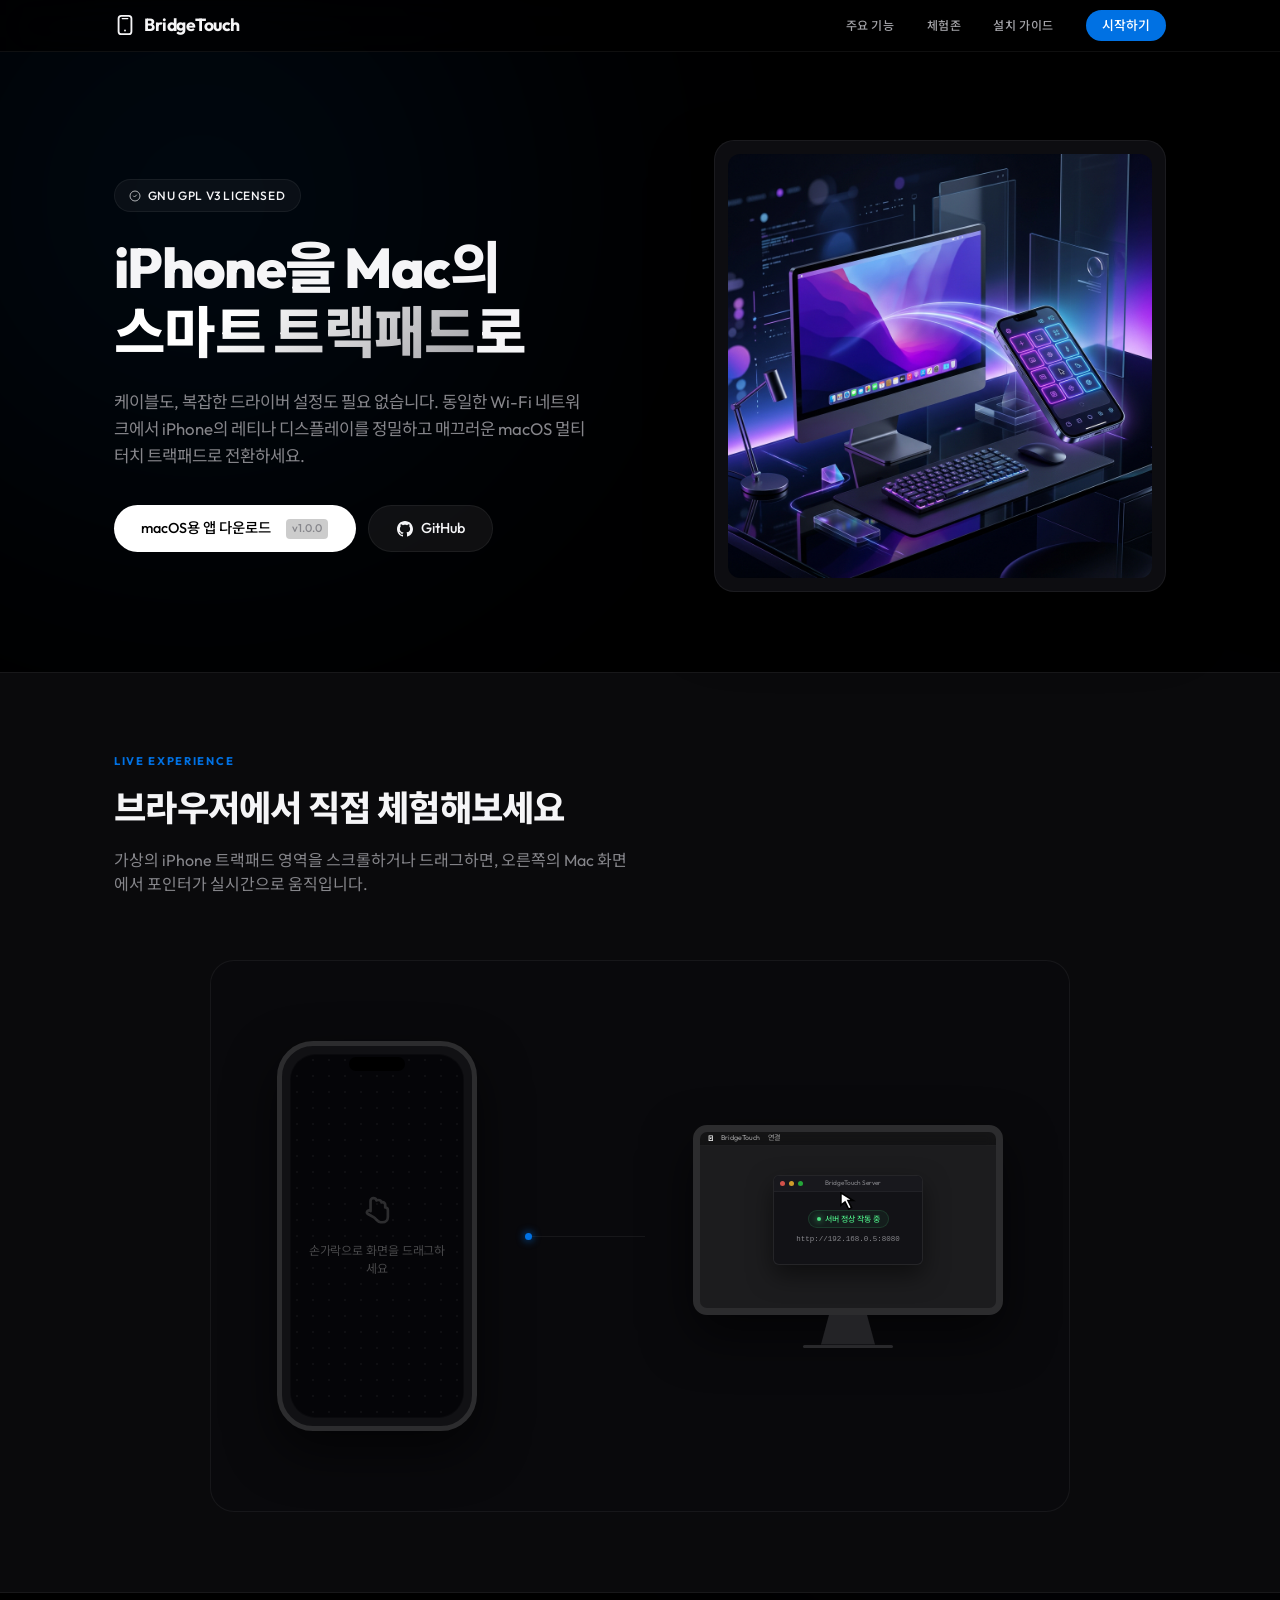
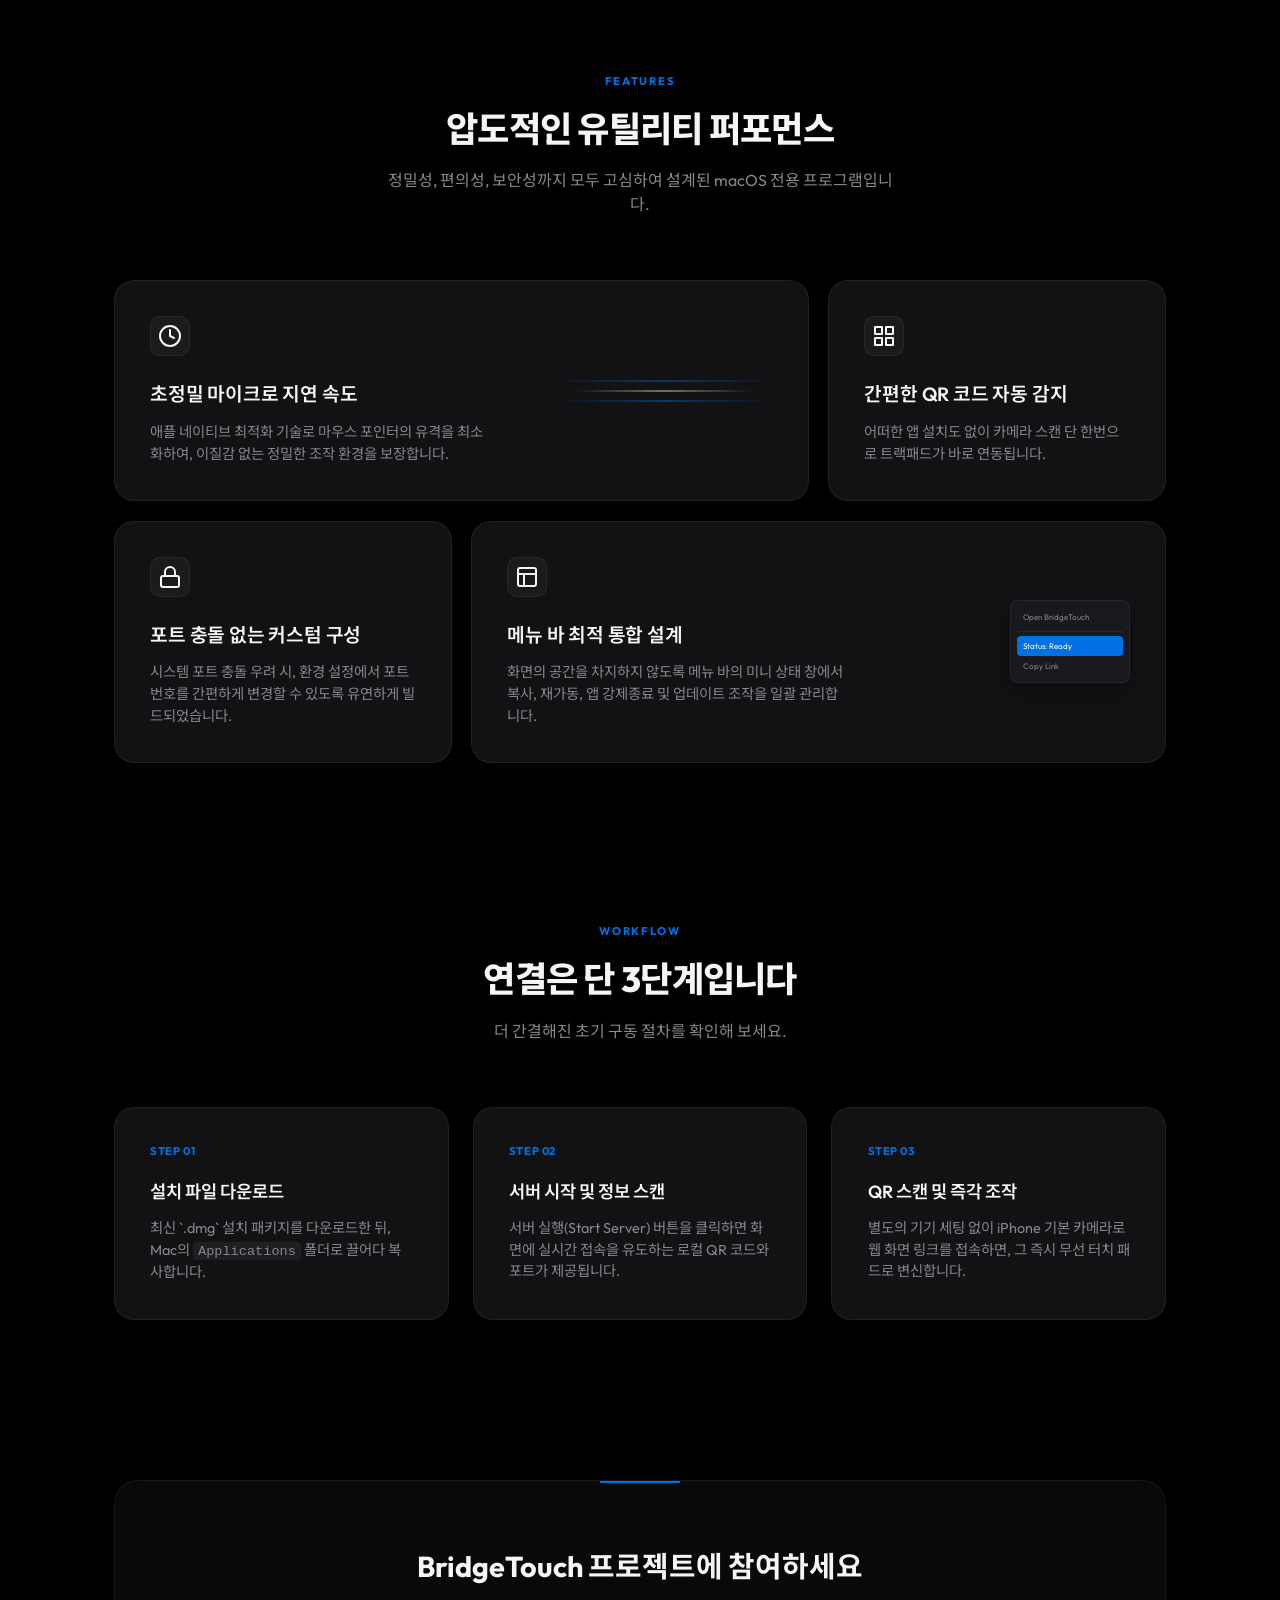
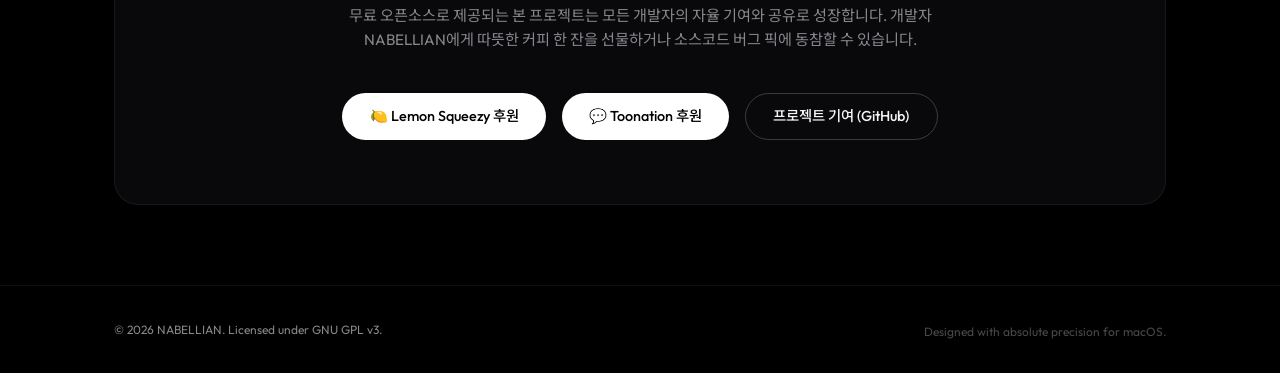
==== commit b00f97dc: "Replace Buy Me a Coffee links with Lemon Squeezy and Toon.at links" ====
--- a/docs/index.html
+++ b/docs/index.html
@@ -298,8 +298,11 @@
                 <h2>BridgeTouch 프로젝트에 참여하세요</h2>
                 <p>무료 오픈소스로 제공되는 본 프로젝트는 모든 개발자의 자율 기여와 공유로 성장합니다. 개발자 NABELLIAN에게 따뜻한 커피 한 잔을 선물하거나 소스코드 버그 픽에 동참할 수 있습니다.</p>
                 <div class="sponsor-button-container">
-                    <a href="https://www.buymeacoffee.com/nabellian" class="btn btn-solid-white" id="sponsor-bmc" target="_blank" rel="noopener">
-                        <span>☕ Buy Me a Coffee 후원</span>
+                    <a href="https://nabellian.lemonsqueezy.com/checkout/buy/35b17497-2345-4ba0-9ffb-e960d8010e79" class="btn btn-solid-white" id="sponsor-lemon" target="_blank" rel="noopener">
+                        <span>🍋 Lemon Squeezy 후원</span>
+                    </a>
+                    <a href="https://toon.at/donate/nabellian" class="btn btn-solid-white" id="sponsor-toon" target="_blank" rel="noopener">
+                        <span>💬 Toonation 후원</span>
                     </a>
                     <a href="https://github.com/mouse0452/BridgeTouch" class="btn btn-outline-white" id="sponsor-github" target="_blank" rel="noopener">
                         <span>프로젝트 기여 (GitHub)</span>
